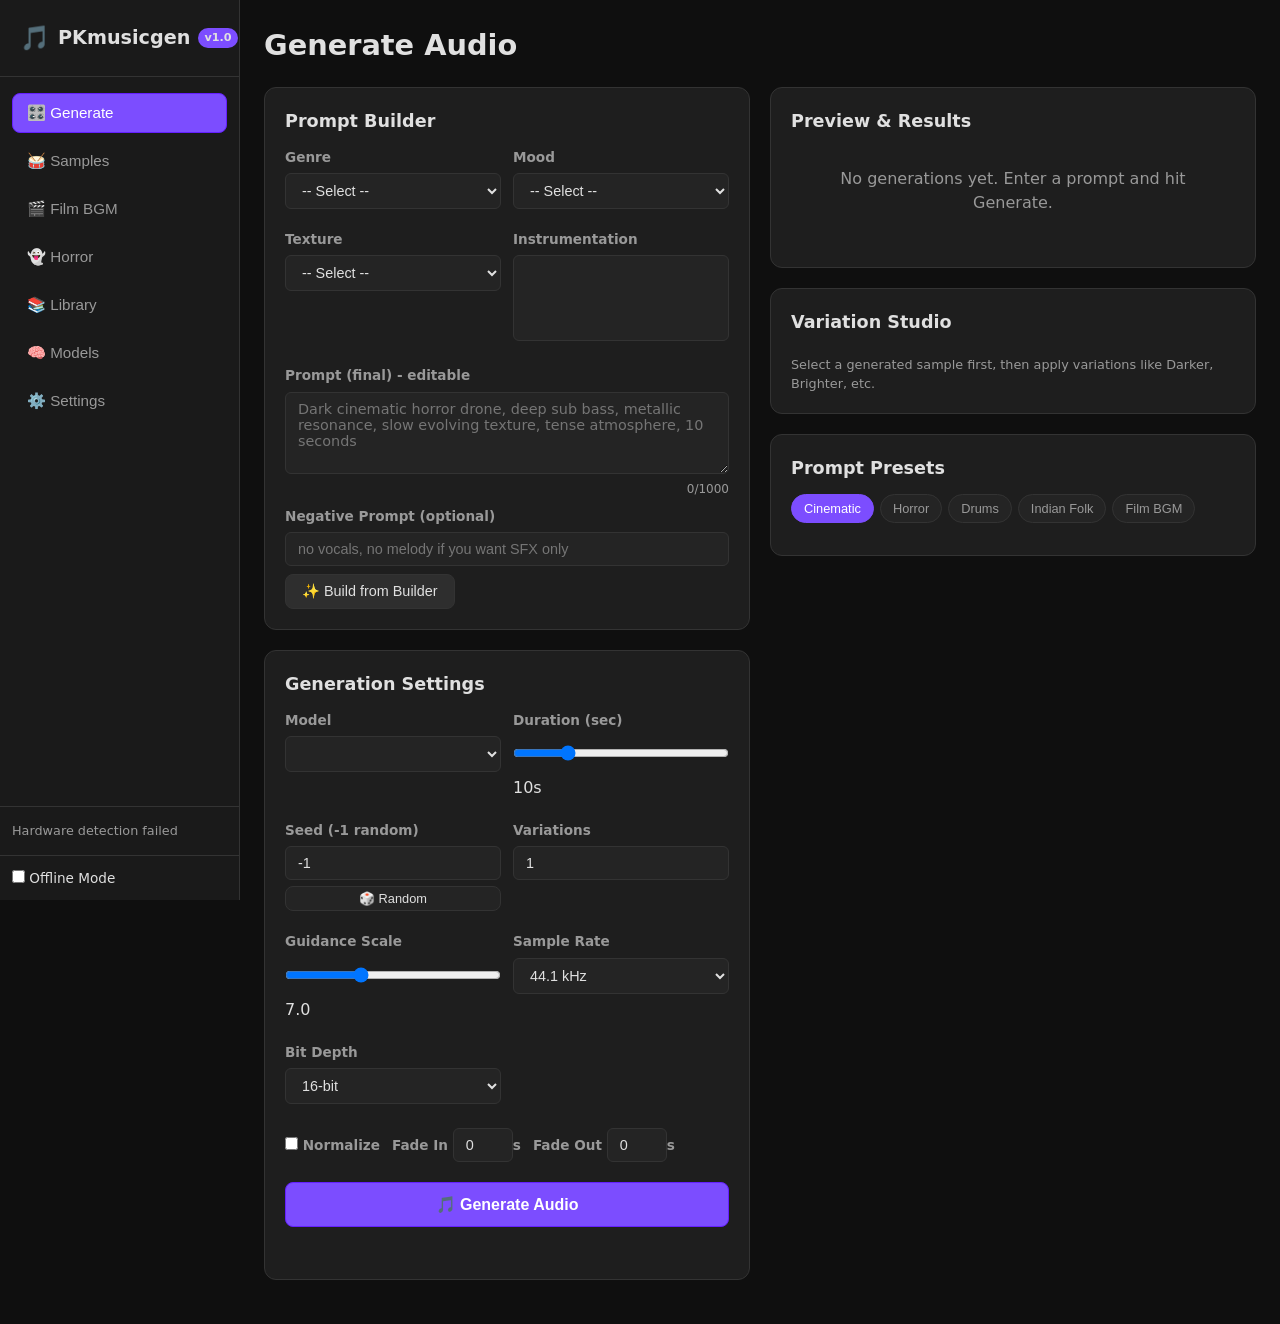
==== frontend/index.html @ 0c7d2230 "feat: complete professional offline AI music generator MVP - Implements full architecture: FastAPI +" ====
<!DOCTYPE html>
<html lang="en">
<head>
<meta charset="UTF-8">
<meta name="viewport" content="width=device-width, initial-scale=1.0">
<title>PKmusicgen - Professional Offline AI Music Generator</title>
<link rel="stylesheet" href="style.css">
</head>
<body>
<div class="app">
  <!-- Sidebar -->
  <nav class="sidebar">
    <div class="logo">
      <span class="logo-icon">🎵</span>
      <span class="logo-text">PKmusicgen</span>
      <span class="version">v1.0</span>
    </div>
    <div class="nav-links">
      <button class="nav-btn active" data-page="generate">🎛️ Generate</button>
      <button class="nav-btn" data-page="samples">🥁 Samples</button>
      <button class="nav-btn" data-page="film">🎬 Film BGM</button>
      <button class="nav-btn" data-page="horror">👻 Horror</button>
      <button class="nav-btn" data-page="library">📚 Library</button>
      <button class="nav-btn" data-page="models">🧠 Models</button>
      <button class="nav-btn" data-page="settings">⚙️ Settings</button>
    </div>
    <div class="hardware-mini" id="hardware-mini">
      <div class="hw-line">Detecting hardware...</div>
    </div>
    <div class="offline-toggle">
      <label><input type="checkbox" id="offline-mode-toggle"> Offline Mode</label>
    </div>
  </nav>

  <!-- Main -->
  <main class="main">
    <!-- Generate Page -->
    <section id="page-generate" class="page active">
      <h1>Generate Audio</h1>
      <div class="generate-layout">
        <div class="left-panel">
          <div class="card">
            <h3>Prompt Builder</h3>
            <div class="builder-grid">
              <div class="field">
                <label>Genre</label>
                <select id="genre-select"><option value="">-- Select --</option></select>
              </div>
              <div class="field">
                <label>Mood</label>
                <select id="mood-select"><option value="">-- Select --</option></select>
              </div>
              <div class="field">
                <label>Texture</label>
                <select id="texture-select"><option value="">-- Select --</option></select>
              </div>
              <div class="field">
                <label>Instrumentation</label>
                <select id="instrument-select" multiple size="4"></select>
              </div>
            </div>
            <div class="field full">
              <label>Prompt (final) - editable</label>
              <textarea id="prompt-input" rows="4" placeholder="Dark cinematic horror drone, deep sub bass, metallic resonance, slow evolving texture, tense atmosphere, 10 seconds"></textarea>
              <div class="char-count"><span id="prompt-count">0</span>/1000</div>
            </div>
            <div class="field full">
              <label>Negative Prompt (optional)</label>
              <input type="text" id="negative-prompt" placeholder="no vocals, no melody if you want SFX only">
            </div>
            <button id="build-prompt-btn" class="btn secondary">✨ Build from Builder</button>
          </div>

          <div class="card">
            <h3>Generation Settings</h3>
            <div class="settings-grid">
              <div class="field">
                <label>Model</label>
                <select id="model-select"></select>
                <div class="model-info" id="model-info"></div>
              </div>
              <div class="field">
                <label>Duration (sec)</label>
                <input type="range" id="duration-slider" min="1" max="47" value="10" step="1">
                <span id="duration-value">10s</span>
              </div>
              <div class="field">
                <label>Seed (-1 random)</label>
                <input type="number" id="seed-input" value="-1">
                <button id="random-seed-btn" class="btn small">🎲 Random</button>
              </div>
              <div class="field">
                <label>Variations</label>
                <input type="number" id="variations-input" min="1" max="10" value="1">
              </div>
              <div class="field">
                <label>Guidance Scale</label>
                <input type="range" id="guidance-slider" min="1" max="20" value="7" step="0.5">
                <span id="guidance-value">7.0</span>
              </div>
              <div class="field">
                <label>Sample Rate</label>
                <select id="sr-select"><option value="44100">44.1 kHz</option><option value="48000">48 kHz</option></select>
              </div>
              <div class="field">
                <label>Bit Depth</label>
                <select id="bitdepth-select"><option value="16">16-bit</option><option value="24">24-bit</option></select>
              </div>
            </div>
            <div class="field row">
              <label><input type="checkbox" id="normalize-check"> Normalize</label>
              <label>Fade In <input type="number" id="fadein-input" value="0" min="0" max="2" step="0.1" style="width:60px">s</label>
              <label>Fade Out <input type="number" id="fadeout-input" value="0" min="0" max="2" step="0.1" style="width:60px">s</label>
            </div>
            <button id="generate-btn" class="btn primary large">🎵 Generate Audio</button>
            <div id="generation-status" class="status"></div>
          </div>
        </div>

        <div class="right-panel">
          <div class="card">
            <h3>Preview & Results</h3>
            <div id="results-container">
              <div class="empty">No generations yet. Enter a prompt and hit Generate.</div>
            </div>
          </div>

          <div class="card">
            <h3>Variation Studio</h3>
            <div class="variation-grid" id="variation-grid"></div>
            <p class="hint">Select a generated sample first, then apply variations like Darker, Brighter, etc.</p>
          </div>

          <div class="card">
            <h3>Prompt Presets</h3>
            <div class="preset-tabs">
              <button class="tab-btn active" data-cat="cinematic">Cinematic</button>
              <button class="tab-btn" data-cat="horror">Horror</button>
              <button class="tab-btn" data-cat="drums">Drums</button>
              <button class="tab-btn" data-cat="indian_folk">Indian Folk</button>
              <button class="tab-btn" data-cat="film_bgm">Film BGM</button>
            </div>
            <div id="preset-list" class="preset-list"></div>
          </div>
        </div>
      </div>
    </section>

    <!-- Samples Page -->
    <section id="page-samples" class="page">
      <h1>Sample Generator Mode</h1>
      <div class="sample-categories">
        <div class="cat-card" data-cat="drums">
          <h3>🥁 Drums</h3>
          <div class="cat-items" id="cat-drums"></div>
        </div>
        <div class="cat-card" data-cat="bass">
          <h3>🎸 Bass</h3>
          <div class="cat-items" id="cat-bass"></div>
        </div>
        <div class="cat-card" data-cat="instruments">
          <h3>🎹 Instruments</h3>
          <div class="cat-items" id="cat-instruments"></div>
        </div>
        <div class="cat-card" data-cat="cinematic">
          <h3>🎬 Cinematic</h3>
          <div class="cat-items" id="cat-cinematic"></div>
        </div>
        <div class="cat-card" data-cat="indian_folk">
          <h3>🌾 Indian / Folk</h3>
          <div class="cat-items" id="cat-indian"></div>
        </div>
      </div>
      <div class="card">
        <h3>Batch Generation</h3>
        <div class="field row">
          <input type="text" id="batch-prompt" placeholder="Prompt for batch" style="flex:1">
          <input type="number" id="batch-count" value="5" min="1" max="10" style="width:80px">
          <button id="batch-generate-btn" class="btn primary">Generate Batch</button>
        </div>
      </div>
    </section>

    <!-- Film BGM Page -->
    <section id="page-film" class="page">
      <h1>🎬 Film BGM Mode</h1>
      <div class="card">
        <div class="field full"><label>Scene Description</label><textarea id="film-scene" rows="3" placeholder="An old abandoned house at midnight. A man slowly walks through the corridor and hears a child laughing."></textarea></div>
        <div class="builder-grid">
          <div class="field"><label>Emotion</label><select id="film-emotion"><option>tension and supernatural fear</option><option>tension</option><option>fear</option><option>sadness</option><option>joy</option><option>love</option><option>anger</option><option>mystery</option><option>epic</option><option>peaceful</option><option>horror</option><option>suspense</option></select></div>
          <div class="field"><label>Genre</label><select id="film-genre"><option>modern cinematic horror</option><option>cinematic</option><option>trailer</option><option>folk</option><option>electronic</option><option>ambient</option><option>classical</option></select></div>
          <div class="field"><label>Duration</label><input type="number" id="film-duration" value="20" min="1" max="47"></div>
          <div class="field"><label>BPM</label><input type="number" id="film-bpm" placeholder="optional"></div>
          <div class="field"><label>Key</label><input type="text" id="film-key" placeholder="e.g. Cm, Am"></div>
          <div class="field"><label>Intensity</label><select id="film-intensity"><option>low</option><option selected>medium</option><option>high</option><option>very high</option></select></div>
          <div class="field"><label>Instrumentation (comma separated)</label><input type="text" id="film-instruments" placeholder="strings, piano, low brass"></div>
          <div class="field"><label>Reference Mood</label><input type="text" id="film-ref" placeholder="like Interstellar, like Hereditary"></div>
        </div>
        <div class="field full"><label>Generated Prompt Preview</label><textarea id="film-prompt-preview" rows="3" readonly></textarea></div>
        <button id="film-build-btn" class="btn secondary">Build Prompt</button>
        <button id="film-generate-btn" class="btn primary">🎬 Generate BGM Variations</button>
        <div id="film-results"></div>
      </div>
    </section>

    <!-- Horror Page -->
    <section id="page-horror" class="page">
      <h1>👻 Horror Sound Design Mode</h1>
      <div class="card">
        <div class="builder-grid">
          <div class="field"><label>Mood</label><select id="horror-mood"><option>terrifying</option><option>creepy</option><option>tense</option><option>dark</option><option>mysterious</option><option>aggressive</option></select></div>
          <div class="field"><label>Texture</label><select id="horror-texture"><option>metallic</option><option>organic</option><option>distorted</option><option>granular</option><option>whisper</option><option>smooth</option></select></div>
          <div class="field"><label>Movement</label><select id="horror-movement"><option>slowly evolving</option><option>pulsing</option><option>static</option><option>random</option><option>rising</option><option>falling</option></select></div>
          <div class="field"><label>Frequency</label><select id="horror-freq"><option>deep</option><option>mid</option><option>high</option><option>wide</option></select></div>
          <div class="field"><label>Duration</label><input type="number" id="horror-duration" value="8" min="1" max="47"></div>
        </div>
        <div class="field full"><label>Preset</label><select id="horror-preset"><option value="">-- Custom --</option></select></div>
        <div class="field full"><label>Prompt Preview</label><textarea id="horror-prompt-preview" rows="3" readonly></textarea></div>
        <button id="horror-build-btn" class="btn secondary">Build Horror Prompt</button>
        <button id="horror-generate-btn" class="btn primary">👻 Generate Horror Sound</button>
        <div id="horror-results"></div>
      </div>
      <div class="card">
        <h3>Horror Presets</h3>
        <div id="horror-preset-grid" class="preset-grid"></div>
      </div>
    </section>

    <!-- Library Page -->
    <section id="page-library" class="page">
      <h1>📚 Sample Library</h1>
      <div class="card">
        <div class="library-controls">
          <input type="text" id="library-search" placeholder="Search prompt, filename, tags...">
          <select id="library-category"><option value="">All Categories</option></select>
          <select id="library-model"><option value="">All Models</option></select>
          <label><input type="checkbox" id="library-fav"> Favorites only</label>
          <button id="library-refresh" class="btn small">🔄 Refresh</button>
        </div>
        <div id="library-stats"></div>
        <div id="library-list" class="library-list"></div>
      </div>
    </section>

    <!-- Models Page -->
    <section id="page-models" class="page">
      <h1>🧠 Model Manager</h1>
      <div class="card">
        <p>Models are stored locally in <code>./models/</code>. After download, generation works offline. <strong>Check MODEL_LICENSES.md before commercial use.</strong></p>
        <div id="models-list"></div>
      </div>
      <div class="card">
        <h3>First-Run Setup</h3>
        <ol>
          <li>Hardware detected automatically (see Settings).</li>
          <li>Choose a model below. Recommended: <strong>procedural-dsp</strong> (built-in, no download) for testing, <strong>stable-audio-open-1.0</strong> for SFX/samples, <strong>ace-step-3.5b</strong> for music (Apache 2.0 commercial safe).</li>
          <li>Check license, VRAM requirement, size.</li>
          <li>Click Download (requires internet).</li>
          <li>After download, enable Offline Mode in Settings if desired.</li>
        </ol>
      </div>
    </section>

    <!-- Settings Page -->
    <section id="page-settings" class="page">
      <h1>⚙️ Settings</h1>
      <div class="card">
        <h3>Hardware</h3>
        <div id="settings-hardware"></div>
      </div>
      <div class="card">
        <h3>Paths & Config</h3>
        <div id="settings-config"></div>
      </div>
      <div class="card">
        <h3>Offline Mode</h3>
        <p>When ON, blocks model downloads and external network requests. Generation still works with installed models.</p>
        <label><input type="checkbox" id="settings-offline"> Enable Offline Mode</label>
      </div>
      <div class="card">
        <h3>Audio Settings</h3>
        <div class="field"><label>Default Sample Rate</label><select id="settings-sr"><option value="44100">44.1 kHz</option><option value="48000">48 kHz</option></select></div>
        <div class="field"><label>Default Bit Depth</label><select id="settings-bit"><option value="16">16-bit</option><option value="24">24-bit</option></select></div>
        <div class="field"><label>Default Duration</label><input type="number" id="settings-duration" value="10" min="1" max="47"></div>
      </div>
      <div class="card">
        <h3>About</h3>
        <p><strong>PKmusicgen</strong> - Professional Offline AI Music & Sample Generator<br>
        Version 1.0.0 | MIT License (app) | Models have separate licenses (see MODEL_LICENSES.md)<br>
        Offline-first, local inference, no telemetry, no cloud API.</p>
        <p>Supported: Windows 10/11, NVIDIA CUDA, CPU fallback. Linux support planned.</p>
      </div>
    </section>
  </main>
</div>

<script src="app.js"></script>
</body>
</html>
---- frontend/style.css ----
:root {
  --bg: #0f0f0f;
  --bg2: #1a1a1a;
  --bg3: #242424;
  --bg4: #2e2e2e;
  --text: #e0e0e0;
  --text-dim: #999;
  --accent: #7c4dff;
  --accent2: #651fff;
  --success: #00c853;
  --warning: #ffab00;
  --danger: #ff1744;
  --border: #333;
  --card: #1e1e1e;
}

* { box-sizing: border-box; margin: 0; padding: 0; }

body {
  font-family: 'Inter', 'Segoe UI', system-ui, sans-serif;
  background: var(--bg);
  color: var(--text);
  line-height: 1.5;
  overflow-x: hidden;
}

.app { display: flex; min-height: 100vh; }

/* Sidebar */
.sidebar {
  width: 240px;
  background: var(--bg2);
  border-right: 1px solid var(--border);
  display: flex;
  flex-direction: column;
  position: fixed;
  height: 100vh;
  overflow-y: auto;
  z-index: 10;
}

.logo {
  padding: 20px;
  border-bottom: 1px solid var(--border);
  display: flex;
  align-items: center;
  gap: 8px;
  font-weight: 700;
  font-size: 1.2rem;
}
.logo-icon { font-size: 1.5rem; }
.version { font-size: 0.7rem; background: var(--accent); padding: 2px 6px; border-radius: 10px; margin-left: auto; }

.nav-links { padding: 12px; flex: 1; }
.nav-btn {
  width: 100%;
  text-align: left;
  padding: 10px 14px;
  margin: 4px 0;
  background: transparent;
  border: 1px solid transparent;
  color: var(--text-dim);
  border-radius: 8px;
  cursor: pointer;
  transition: all 0.2s;
  font-size: 0.95rem;
}
.nav-btn:hover { background: var(--bg3); color: var(--text); }
.nav-btn.active { background: var(--accent); color: white; border-color: var(--accent2); }

.hardware-mini {
  padding: 12px;
  border-top: 1px solid var(--border);
  font-size: 0.8rem;
  color: var(--text-dim);
}
.hw-line { margin: 2px 0; }

.offline-toggle {
  padding: 12px;
  border-top: 1px solid var(--border);
  font-size: 0.85rem;
}

/* Main */
.main {
  margin-left: 240px;
  flex: 1;
  padding: 24px;
  background: var(--bg);
}

.page { display: none; }
.page.active { display: block; }

h1 { font-size: 1.8rem; margin-bottom: 20px; font-weight: 700; }
h3 { font-size: 1.1rem; margin-bottom: 12px; color: var(--text); }

.card {
  background: var(--card);
  border: 1px solid var(--border);
  border-radius: 12px;
  padding: 20px;
  margin-bottom: 20px;
}

.generate-layout { display: grid; grid-template-columns: 1fr 1fr; gap: 20px; }
@media (max-width: 1100px) { .generate-layout { grid-template-columns: 1fr; } }

.builder-grid { display: grid; grid-template-columns: 1fr 1fr; gap: 12px; margin-bottom: 16px; }
.settings-grid { display: grid; grid-template-columns: 1fr 1fr; gap: 12px; margin-bottom: 16px; }

.field { display: flex; flex-direction: column; gap: 6px; margin-bottom: 8px; }
.field.full { grid-column: 1 / -1; }
.field.row { flex-direction: row; align-items: center; gap: 12px; flex-wrap: wrap; }
.field label { font-size: 0.85rem; color: var(--text-dim); font-weight: 600; }
.field input, .field select, .field textarea {
  background: var(--bg3);
  border: 1px solid var(--border);
  color: var(--text);
  padding: 8px 12px;
  border-radius: 6px;
  font-size: 0.9rem;
}
.field textarea { resize: vertical; font-family: inherit; }
.field input:focus, .field select:focus, .field textarea:focus { outline: none; border-color: var(--accent); }

.char-count { font-size: 0.75rem; color: var(--text-dim); text-align: right; }

.btn {
  background: var(--bg3);
  border: 1px solid var(--border);
  color: var(--text);
  padding: 8px 16px;
  border-radius: 8px;
  cursor: pointer;
  font-size: 0.9rem;
  transition: all 0.2s;
}
.btn:hover { background: var(--bg4); }
.btn.primary { background: var(--accent); border-color: var(--accent2); color: white; }
.btn.primary:hover { background: var(--accent2); }
.btn.large { padding: 12px 24px; font-size: 1rem; font-weight: 600; width: 100%; margin-top: 12px; }
.btn.small { padding: 4px 10px; font-size: 0.8rem; }
.btn.secondary { background: var(--bg4); }
.btn:disabled { opacity: 0.5; cursor: not-allowed; }

.status { margin-top: 12px; padding: 10px; border-radius: 6px; font-size: 0.9rem; }
.status.queued { background: #2a2a00; color: #ffeb3b; }
.status.generating { background: #002a4a; color: #4fc3f7; }
.status.completed { background: #003a1a; color: #69f0ae; }
.status.failed { background: #4a0000; color: #ff8a80; }

#results-container { min-height: 100px; }
.empty { color: var(--text-dim); text-align: center; padding: 20px; }

.result-item {
  background: var(--bg2);
  border: 1px solid var(--border);
  border-radius: 8px;
  padding: 12px;
  margin-bottom: 12px;
}
.result-header { display: flex; justify-content: space-between; align-items: center; margin-bottom: 8px; }
.result-title { font-weight: 600; font-size: 0.95rem; }
.result-meta { font-size: 0.8rem; color: var(--text-dim); }
.result-actions { display: flex; gap: 6px; margin-top: 8px; flex-wrap: wrap; }
.waveform { height: 60px; background: var(--bg3); border-radius: 4px; margin: 8px 0; display: flex; align-items: center; overflow: hidden; }
.waveform-bar { background: var(--accent); width: 2px; margin: 0 1px; border-radius: 1px; }

.preset-tabs { display: flex; gap: 6px; margin-bottom: 12px; flex-wrap: wrap; }
.tab-btn { padding: 6px 12px; background: var(--bg3); border: 1px solid var(--border); border-radius: 20px; color: var(--text-dim); cursor: pointer; font-size: 0.8rem; }
.tab-btn.active { background: var(--accent); color: white; border-color: var(--accent); }

.preset-list { max-height: 300px; overflow-y: auto; }
.preset-item {
  padding: 10px;
  border: 1px solid var(--border);
  border-radius: 6px;
  margin-bottom: 8px;
  cursor: pointer;
  transition: all 0.2s;
}
.preset-item:hover { border-color: var(--accent); background: var(--bg3); }
.preset-name { font-weight: 600; font-size: 0.9rem; }
.preset-prompt { font-size: 0.8rem; color: var(--text-dim); margin-top: 4px; }

.variation-grid { display: grid; grid-template-columns: 1fr 1fr; gap: 8px; }
.variation-btn { padding: 8px; font-size: 0.85rem; }

.sample-categories { display: grid; grid-template-columns: repeat(auto-fit, minmax(280px, 1fr)); gap: 16px; margin-bottom: 20px; }
.cat-card { background: var(--card); border: 1px solid var(--border); border-radius: 12px; padding: 16px; }
.cat-items { display: flex; flex-wrap: wrap; gap: 6px; margin-top: 10px; }
.cat-item { padding: 6px 10px; background: var(--bg3); border: 1px solid var(--border); border-radius: 16px; font-size: 0.8rem; cursor: pointer; }
.cat-item:hover { background: var(--accent); color: white; }

.library-controls { display: flex; gap: 10px; flex-wrap: wrap; margin-bottom: 16px; align-items: center; }
.library-controls input, .library-controls select { background: var(--bg3); border: 1px solid var(--border); color: var(--text); padding: 8px 12px; border-radius: 6px; }

.library-list { display: grid; gap: 10px; }
.library-item {
  background: var(--bg2);
  border: 1px solid var(--border);
  border-radius: 8px;
  padding: 12px;
  display: flex;
  justify-content: space-between;
  align-items: flex-start;
}
.library-item.favorite { border-color: var(--warning); }
.library-item-main { flex: 1; }
.library-item-actions { display: flex; gap: 6px; flex-wrap: wrap; }

.model-card {
  background: var(--bg2);
  border: 1px solid var(--border);
  border-radius: 8px;
  padding: 16px;
  margin-bottom: 12px;
}
.model-header { display: flex; justify-content: space-between; align-items: flex-start; }
.model-name { font-weight: 700; font-size: 1.1rem; }
.model-badge { padding: 2px 8px; border-radius: 10px; font-size: 0.75rem; }
.badge-commercial { background: #004a00; color: #69f0ae; }
.badge-noncommercial { background: #4a0000; color: #ff8a80; }
.badge-limited { background: #4a3a00; color: #ffeb3b; }
.model-meta { font-size: 0.85rem; color: var(--text-dim); margin: 8px 0; }
.model-actions { display: flex; gap: 8px; margin-top: 10px; }

.preset-grid { display: grid; grid-template-columns: repeat(auto-fit, minmax(200px, 1fr)); gap: 12px; }
.preset-grid-item {
  background: var(--bg2);
  border: 1px solid var(--border);
  border-radius: 8px;
  padding: 12px;
  cursor: pointer;
}
.preset-grid-item:hover { border-color: var(--accent); }

.hint { font-size: 0.8rem; color: var(--text-dim); margin-top: 8px; }

/* Audio player */
audio { width: 100%; margin: 8px 0; background: var(--bg3); border-radius: 6px; }

/* Scrollbar */
::-webkit-scrollbar { width: 8px; height: 8px; }
::-webkit-scrollbar-track { background: var(--bg2); }
::-webkit-scrollbar-thumb { background: var(--bg4); border-radius: 4px; }
::-webkit-scrollbar-thumb:hover { background: var(--border); }

/* Loading */
.loading { display: inline-block; width: 16px; height: 16px; border: 2px solid var(--border); border-top-color: var(--accent); border-radius: 50%; animation: spin 0.8s linear infinite; }
@keyframes spin { to { transform: rotate(360deg); } }
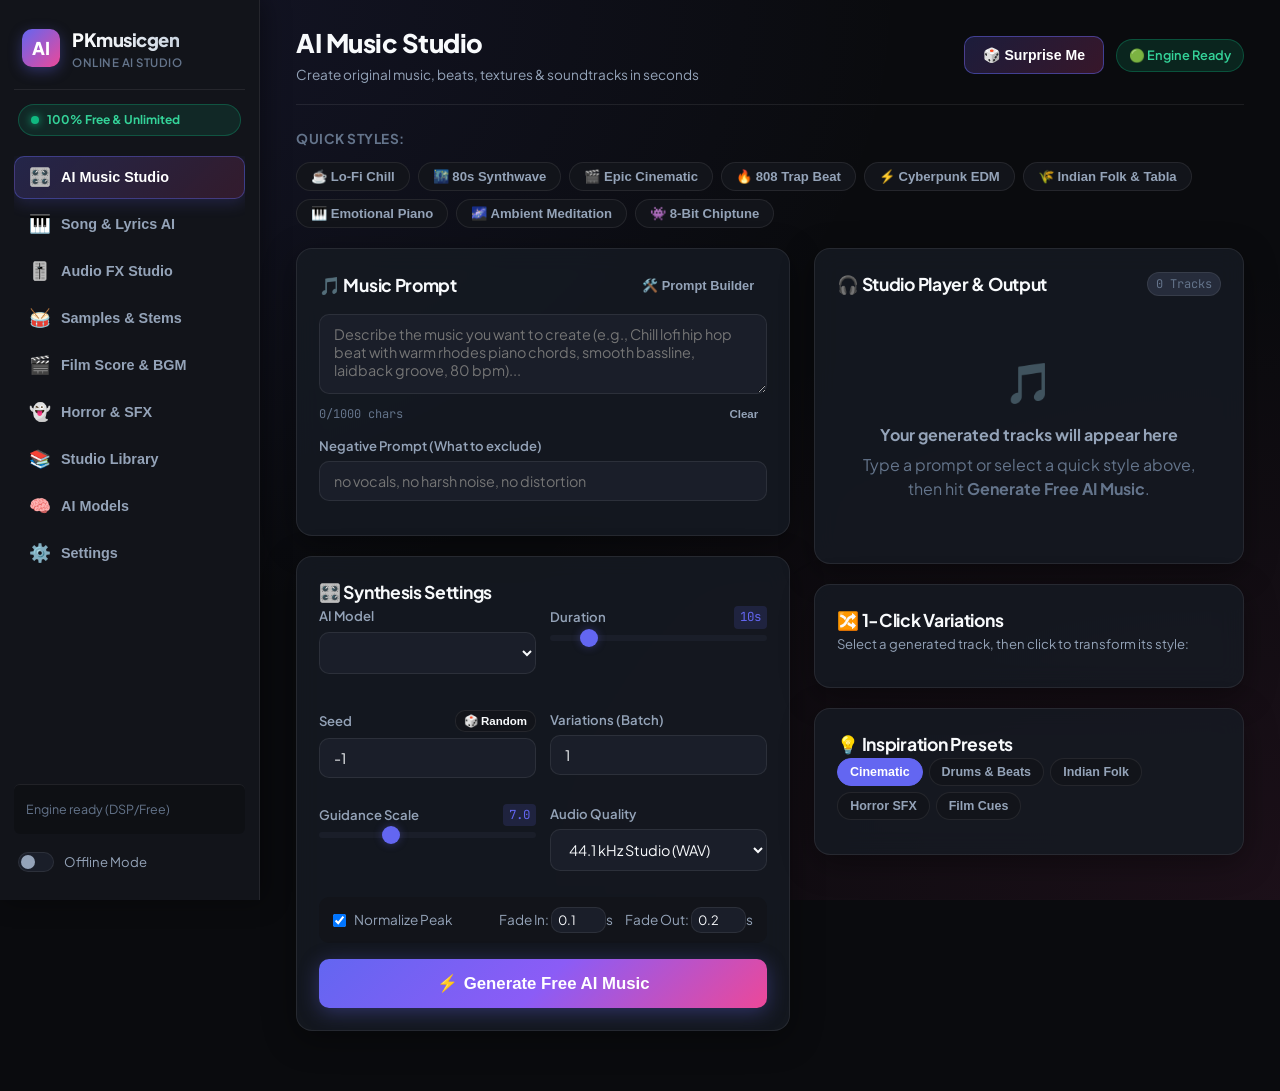
==== commit dac45094: "feat: enhance PKmusicgen as end-user free online AI music generation platform Co-authored-by: arena-" ====
--- a/frontend/index.html
+++ b/frontend/index.html
@@ -3,142 +3,247 @@
 <head>
 <meta charset="UTF-8">
 <meta name="viewport" content="width=device-width, initial-scale=1.0">
-<title>PKmusicgen - Professional Offline AI Music Generator</title>
+<title>PKmusicgen - Free Online AI Music & Audio Generator</title>
 <link rel="stylesheet" href="style.css">
+<link rel="preconnect" href="https://fonts.googleapis.com">
+<link rel="preconnect" href="https://fonts.gstatic.com" crossorigin>
+<link href="https://fonts.googleapis.com/css2?family=Plus+Jakarta+Sans:wght@400;500;600;700;800&family=JetBrains+Mono:wght@400;600&display=swap" rel="stylesheet">
 </head>
 <body>
 <div class="app">
-  <!-- Sidebar -->
-  <nav class="sidebar">
+  <!-- Sidebar Navigation -->
+  <aside class="sidebar">
     <div class="logo">
-      <span class="logo-icon">🎵</span>
-      <span class="logo-text">PKmusicgen</span>
-      <span class="version">v1.0</span>
+      <div class="logo-badge">AI</div>
+      <div class="logo-text-group">
+        <span class="logo-title">PKmusicgen</span>
+        <span class="logo-subtitle">Online AI Studio</span>
+      </div>
     </div>
-    <div class="nav-links">
-      <button class="nav-btn active" data-page="generate">🎛️ Generate</button>
-      <button class="nav-btn" data-page="samples">🥁 Samples</button>
-      <button class="nav-btn" data-page="film">🎬 Film BGM</button>
-      <button class="nav-btn" data-page="horror">👻 Horror</button>
-      <button class="nav-btn" data-page="library">📚 Library</button>
-      <button class="nav-btn" data-page="models">🧠 Models</button>
-      <button class="nav-btn" data-page="settings">⚙️ Settings</button>
+
+    <div class="tier-badge">
+      <span class="pulse-dot"></span> 100% Free & Unlimited
     </div>
+
+    <nav class="nav-links">
+      <button class="nav-btn active" data-page="generate">
+        <span class="nav-icon">🎛️</span> AI Music Studio
+      </button>
+      <button class="nav-btn" data-page="song-ai">
+        <span class="nav-icon">🎹</span> Song & Lyrics AI
+      </button>
+      <button class="nav-btn" data-page="fx-studio">
+        <span class="nav-icon">🎚️</span> Audio FX Studio
+      </button>
+      <button class="nav-btn" data-page="samples">
+        <span class="nav-icon">🥁</span> Samples & Stems
+      </button>
+      <button class="nav-btn" data-page="film">
+        <span class="nav-icon">🎬</span> Film Score & BGM
+      </button>
+      <button class="nav-btn" data-page="horror">
+        <span class="nav-icon">👻</span> Horror & SFX
+      </button>
+      <button class="nav-btn" data-page="library">
+        <span class="nav-icon">📚</span> Studio Library
+      </button>
+      <button class="nav-btn" data-page="models">
+        <span class="nav-icon">🧠</span> AI Models
+      </button>
+      <button class="nav-btn" data-page="settings">
+        <span class="nav-icon">⚙️</span> Settings
+      </button>
+    </nav>
+
+    <!-- Mini Hardware Status -->
     <div class="hardware-mini" id="hardware-mini">
-      <div class="hw-line">Detecting hardware...</div>
+      <div class="hw-line"><span class="hw-dot"></span> Checking engine...</div>
     </div>
-    <div class="offline-toggle">
-      <label><input type="checkbox" id="offline-mode-toggle"> Offline Mode</label>
+
+    <div class="offline-toggle-container">
+      <label class="toggle-switch">
+        <input type="checkbox" id="offline-mode-toggle">
+        <span class="slider"></span>
+      </label>
+      <span class="toggle-label">Offline Mode</span>
     </div>
-  </nav>
-
-  <!-- Main -->
+  </aside>
+
+  <!-- Main Content Area -->
   <main class="main">
-    <!-- Generate Page -->
+    <!-- Top Bar -->
+    <header class="topbar">
+      <div class="topbar-left">
+        <h2 id="current-page-title">AI Music Studio</h2>
+        <span class="topbar-tagline">Create original music, beats, textures & soundtracks in seconds</span>
+      </div>
+      <div class="topbar-right">
+        <button id="surprise-me-btn" class="btn glow-btn">🎲 Surprise Me</button>
+        <div class="engine-badge" id="engine-status-badge">🟢 Engine Ready</div>
+      </div>
+    </header>
+
+    <!-- Page 1: AI Music Studio / Generate -->
     <section id="page-generate" class="page active">
-      <h1>Generate Audio</h1>
-      <div class="generate-layout">
-        <div class="left-panel">
-          <div class="card">
-            <h3>Prompt Builder</h3>
-            <div class="builder-grid">
+      <!-- Quick Style Pills -->
+      <div class="quick-styles-bar">
+        <span class="quick-title">Quick Styles:</span>
+        <div class="quick-chips">
+          <button class="style-chip" data-style="lofi">☕ Lo-Fi Chill</button>
+          <button class="style-chip" data-style="synthwave">🌃 80s Synthwave</button>
+          <button class="style-chip" data-style="cinematic">🎬 Epic Cinematic</button>
+          <button class="style-chip" data-style="trap">🔥 808 Trap Beat</button>
+          <button class="style-chip" data-style="cyberpunk">⚡ Cyberpunk EDM</button>
+          <button class="style-chip" data-style="folk">🌾 Indian Folk & Tabla</button>
+          <button class="style-chip" data-style="piano">🎹 Emotional Piano</button>
+          <button class="style-chip" data-style="ambient">🌌 Ambient Meditation</button>
+          <button class="style-chip" data-style="chiptune">👾 8-Bit Chiptune</button>
+        </div>
+      </div>
+
+      <div class="studio-grid">
+        <!-- Left Column: Generator Controls -->
+        <div class="studio-col">
+          <!-- Main Prompt Card -->
+          <div class="card glass-card">
+            <div class="card-header">
+              <h3>🎵 Music Prompt</h3>
+              <button id="builder-toggle-btn" class="btn ghost-btn small">🛠️ Prompt Builder</button>
+            </div>
+
+            <!-- Collapsible Prompt Builder -->
+            <div id="builder-panel" class="builder-panel collapsed">
+              <div class="builder-row">
+                <div class="field">
+                  <label>Genre</label>
+                  <select id="genre-select"><option value="">-- Choose Genre --</option></select>
+                </div>
+                <div class="field">
+                  <label>Mood</label>
+                  <select id="mood-select"><option value="">-- Choose Mood --</option></select>
+                </div>
+                <div class="field">
+                  <label>Texture</label>
+                  <select id="texture-select"><option value="">-- Choose Texture --</option></select>
+                </div>
+                <div class="field">
+                  <label>Instrumentation</label>
+                  <select id="instrument-select" multiple size="3"></select>
+                </div>
+              </div>
+              <button id="build-prompt-btn" class="btn secondary full-width">✨ Insert Structured Prompt</button>
+            </div>
+
+            <div class="field full">
+              <textarea id="prompt-input" rows="3" placeholder="Describe the music you want to create (e.g., Chill lofi hip hop beat with warm rhodes piano chords, smooth bassline, laidback groove, 80 bpm)..."></textarea>
+              <div class="prompt-footer">
+                <span class="char-count"><span id="prompt-count">0</span>/1000 chars</span>
+                <button id="clear-prompt-btn" class="btn ghost-btn micro">Clear</button>
+              </div>
+            </div>
+
+            <div class="field full">
+              <label>Negative Prompt (What to exclude)</label>
+              <input type="text" id="negative-prompt" placeholder="no vocals, no harsh noise, no distortion">
+            </div>
+          </div>
+
+          <!-- Generation Parameters Card -->
+          <div class="card glass-card">
+            <h3>🎛️ Synthesis Settings</h3>
+            <div class="params-grid">
               <div class="field">
-                <label>Genre</label>
-                <select id="genre-select"><option value="">-- Select --</option></select>
-              </div>
+                <label>AI Model</label>
+                <select id="model-select"></select>
+                <div class="model-info-pill" id="model-info"></div>
+              </div>
+
               <div class="field">
-                <label>Mood</label>
-                <select id="mood-select"><option value="">-- Select --</option></select>
-              </div>
+                <div class="label-with-val">
+                  <label>Duration</label>
+                  <span id="duration-value" class="val-badge">10s</span>
+                </div>
+                <input type="range" id="duration-slider" min="1" max="60" value="10" step="1">
+              </div>
+
               <div class="field">
-                <label>Texture</label>
-                <select id="texture-select"><option value="">-- Select --</option></select>
-              </div>
+                <div class="label-with-val">
+                  <label>Seed</label>
+                  <button id="random-seed-btn" class="btn micro secondary">🎲 Random</button>
+                </div>
+                <input type="number" id="seed-input" value="-1" placeholder="-1 for random">
+              </div>
+
               <div class="field">
-                <label>Instrumentation</label>
-                <select id="instrument-select" multiple size="4"></select>
-              </div>
-            </div>
-            <div class="field full">
-              <label>Prompt (final) - editable</label>
-              <textarea id="prompt-input" rows="4" placeholder="Dark cinematic horror drone, deep sub bass, metallic resonance, slow evolving texture, tense atmosphere, 10 seconds"></textarea>
-              <div class="char-count"><span id="prompt-count">0</span>/1000</div>
-            </div>
-            <div class="field full">
-              <label>Negative Prompt (optional)</label>
-              <input type="text" id="negative-prompt" placeholder="no vocals, no melody if you want SFX only">
-            </div>
-            <button id="build-prompt-btn" class="btn secondary">✨ Build from Builder</button>
-          </div>
-
-          <div class="card">
-            <h3>Generation Settings</h3>
-            <div class="settings-grid">
+                <label>Variations (Batch)</label>
+                <input type="number" id="variations-input" min="1" max="10" value="1">
+              </div>
+
               <div class="field">
-                <label>Model</label>
-                <select id="model-select"></select>
-                <div class="model-info" id="model-info"></div>
-              </div>
+                <div class="label-with-val">
+                  <label>Guidance Scale</label>
+                  <span id="guidance-value" class="val-badge">7.0</span>
+                </div>
+                <input type="range" id="guidance-slider" min="1" max="20" value="7" step="0.5">
+              </div>
+
               <div class="field">
-                <label>Duration (sec)</label>
-                <input type="range" id="duration-slider" min="1" max="47" value="10" step="1">
-                <span id="duration-value">10s</span>
-              </div>
-              <div class="field">
-                <label>Seed (-1 random)</label>
-                <input type="number" id="seed-input" value="-1">
-                <button id="random-seed-btn" class="btn small">🎲 Random</button>
-              </div>
-              <div class="field">
-                <label>Variations</label>
-                <input type="number" id="variations-input" min="1" max="10" value="1">
-              </div>
-              <div class="field">
-                <label>Guidance Scale</label>
-                <input type="range" id="guidance-slider" min="1" max="20" value="7" step="0.5">
-                <span id="guidance-value">7.0</span>
-              </div>
-              <div class="field">
-                <label>Sample Rate</label>
-                <select id="sr-select"><option value="44100">44.1 kHz</option><option value="48000">48 kHz</option></select>
-              </div>
-              <div class="field">
-                <label>Bit Depth</label>
-                <select id="bitdepth-select"><option value="16">16-bit</option><option value="24">24-bit</option></select>
-              </div>
-            </div>
-            <div class="field row">
-              <label><input type="checkbox" id="normalize-check"> Normalize</label>
-              <label>Fade In <input type="number" id="fadein-input" value="0" min="0" max="2" step="0.1" style="width:60px">s</label>
-              <label>Fade Out <input type="number" id="fadeout-input" value="0" min="0" max="2" step="0.1" style="width:60px">s</label>
-            </div>
-            <button id="generate-btn" class="btn primary large">🎵 Generate Audio</button>
-            <div id="generation-status" class="status"></div>
-          </div>
-        </div>
-
-        <div class="right-panel">
-          <div class="card">
-            <h3>Preview & Results</h3>
+                <label>Audio Quality</label>
+                <select id="sr-select">
+                  <option value="44100" selected>44.1 kHz Studio (WAV)</option>
+                  <option value="48000">48.0 kHz Film Standard</option>
+                </select>
+              </div>
+            </div>
+
+            <div class="processing-checks">
+              <label class="checkbox-label"><input type="checkbox" id="normalize-check" checked> Normalize Peak</label>
+              <div class="fade-inputs">
+                <span>Fade In: <input type="number" id="fadein-input" value="0.1" min="0" max="3" step="0.1" class="small-num">s</span>
+                <span>Fade Out: <input type="number" id="fadeout-input" value="0.2" min="0" max="3" step="0.1" class="small-num">s</span>
+              </div>
+            </div>
+
+            <button id="generate-btn" class="btn primary-action-btn">
+              <span class="btn-icon">⚡</span> Generate Free AI Music
+            </button>
+            <div id="generation-status" class="status-box"></div>
+          </div>
+        </div>
+
+        <!-- Right Column: Player, Waveform & Results -->
+        <div class="studio-col">
+          <!-- Active Player & Results -->
+          <div class="card glass-card result-deck">
+            <div class="card-header">
+              <h3>🎧 Studio Player & Output</h3>
+              <span class="results-badge" id="results-count-badge">0 Tracks</span>
+            </div>
             <div id="results-container">
-              <div class="empty">No generations yet. Enter a prompt and hit Generate.</div>
-            </div>
-          </div>
-
-          <div class="card">
-            <h3>Variation Studio</h3>
+              <div class="empty-state">
+                <div class="empty-icon">🎵</div>
+                <h4>Your generated tracks will appear here</h4>
+                <p>Type a prompt or select a quick style above, then hit <strong>Generate Free AI Music</strong>.</p>
+              </div>
+            </div>
+          </div>
+
+          <!-- Instant Variations Card -->
+          <div class="card glass-card">
+            <h3>🔀 1-Click Variations</h3>
+            <p class="section-desc">Select a generated track, then click to transform its style:</p>
             <div class="variation-grid" id="variation-grid"></div>
-            <p class="hint">Select a generated sample first, then apply variations like Darker, Brighter, etc.</p>
-          </div>
-
-          <div class="card">
-            <h3>Prompt Presets</h3>
+          </div>
+
+          <!-- Curated Presets Explorer -->
+          <div class="card glass-card">
+            <h3>💡 Inspiration Presets</h3>
             <div class="preset-tabs">
               <button class="tab-btn active" data-cat="cinematic">Cinematic</button>
-              <button class="tab-btn" data-cat="horror">Horror</button>
-              <button class="tab-btn" data-cat="drums">Drums</button>
+              <button class="tab-btn" data-cat="drums">Drums & Beats</button>
               <button class="tab-btn" data-cat="indian_folk">Indian Folk</button>
-              <button class="tab-btn" data-cat="film_bgm">Film BGM</button>
+              <button class="tab-btn" data-cat="horror">Horror SFX</button>
+              <button class="tab-btn" data-cat="film_bgm">Film Cues</button>
             </div>
             <div id="preset-list" class="preset-list"></div>
           </div>
@@ -146,149 +251,294 @@
       </div>
     </section>
 
-    <!-- Samples Page -->
+    <!-- Page 2: Song & Lyrics AI Assistant -->
+    <section id="page-song-ai" class="page">
+      <div class="page-intro">
+        <h2>🎹 AI Song & Lyric Architecture</h2>
+        <p>Generate complete song structures, chords, BPM, key, and lyrical verses tailored to any genre.</p>
+      </div>
+
+      <div class="song-ai-layout">
+        <div class="card glass-card">
+          <h3>Song Idea & Mood</h3>
+          <div class="field full">
+            <label>Song Concept / Theme</label>
+            <input type="text" id="song-theme-input" placeholder="e.g. Midnight drive through Tokyo under neon rain, nostalgia and freedom">
+          </div>
+          <div class="params-grid">
+            <div class="field">
+              <label>Genre</label>
+              <select id="song-genre-select">
+                <option value="lofi">Lo-Fi Hip Hop</option>
+                <option value="synthwave">80s Synthwave</option>
+                <option value="cinematic">Cinematic Soundtrack</option>
+                <option value="edm">EDM / Dance</option>
+                <option value="rock">Modern Rock</option>
+                <option value="folk">Folk & World</option>
+                <option value="horror">Dark Suspense</option>
+              </select>
+            </div>
+            <div class="field">
+              <label>Mood</label>
+              <select id="song-mood-select">
+                <option value="peaceful">Peaceful / Dreamy</option>
+                <option value="epic">Epic / Triumphant</option>
+                <option value="dark">Dark / Tense</option>
+                <option value="sad">Melancholic / Emotional</option>
+                <option value="aggressive">High Energy / Driving</option>
+              </select>
+            </div>
+          </div>
+          <button id="generate-song-plan-btn" class="btn primary full-width">✨ Generate Full Song Plan & Lyrics</button>
+        </div>
+
+        <div class="card glass-card" id="song-plan-output">
+          <div class="empty-state">
+            <div class="empty-icon">📝</div>
+            <h4>No song plan generated yet</h4>
+            <p>Enter your song concept and click Generate Full Song Plan.</p>
+          </div>
+        </div>
+      </div>
+    </section>
+
+    <!-- Page 3: Audio FX Studio -->
+    <section id="page-fx-studio" class="page">
+      <div class="page-intro">
+        <h2>🎚️ Audio FX & Post-Processing Studio</h2>
+        <p>Apply studio-grade Reverb, Bass Boost, 8D Spatial Audio, Normalization, and Fades to any sample.</p>
+      </div>
+
+      <div class="fx-layout">
+        <div class="card glass-card">
+          <h3>1. Select Track to Process</h3>
+          <div class="field full">
+            <label>Choose Sample from Library</label>
+            <select id="fx-sample-select"><option value="">-- Loading library samples --</option></select>
+          </div>
+
+          <h3>2. Audio FX Controls</h3>
+          <div class="fx-controls-grid">
+            <div class="field">
+              <div class="label-with-val">
+                <label>Reverb Space & Wetness</label>
+                <span id="fx-reverb-val" class="val-badge">0%</span>
+              </div>
+              <input type="range" id="fx-reverb" min="0" max="1" step="0.05" value="0.3">
+            </div>
+
+            <div class="field">
+              <div class="label-with-val">
+                <label>Deep Bass Boost (+dB)</label>
+                <span id="fx-bass-val" class="val-badge">+4 dB</span>
+              </div>
+              <input type="range" id="fx-bass" min="0" max="12" step="1" value="4">
+            </div>
+
+            <div class="field">
+              <div class="label-with-val">
+                <label>Fade In (sec)</label>
+                <span id="fx-fadein-val" class="val-badge">0.0s</span>
+              </div>
+              <input type="range" id="fx-fadein" min="0" max="2" step="0.1" value="0">
+            </div>
+
+            <div class="field">
+              <div class="label-with-val">
+                <label>Fade Out (sec)</label>
+                <span id="fx-fadeout-val" class="val-badge">0.2s</span>
+              </div>
+              <input type="range" id="fx-fadeout" min="0" max="2" step="0.1" value="0.2">
+            </div>
+          </div>
+
+          <div class="processing-checks">
+            <label class="checkbox-label"><input type="checkbox" id="fx-8d"> 🎧 8D Spatial Binaural Rotation</label>
+            <label class="checkbox-label"><input type="checkbox" id="fx-normalize" checked> Master Normalization</label>
+          </div>
+
+          <button id="render-fx-btn" class="btn primary-action-btn">✨ Render & Save FX Track</button>
+        </div>
+
+        <div class="card glass-card" id="fx-result-card">
+          <h3>Processed Output</h3>
+          <div id="fx-result-container">
+            <div class="empty-state">
+              <div class="empty-icon">🎛️</div>
+              <p>Adjust FX sliders and click Render to process audio.</p>
+            </div>
+          </div>
+        </div>
+      </div>
+    </section>
+
+    <!-- Page 4: Samples & Stems -->
     <section id="page-samples" class="page">
-      <h1>Sample Generator Mode</h1>
+      <div class="page-intro">
+        <h2>🥁 One-Shot Samples & Stem Generator</h2>
+        <p>Instant individual drum hits, sub basslines, synth plucks, cinematic risers, and folk percussion.</p>
+      </div>
+
       <div class="sample-categories">
         <div class="cat-card" data-cat="drums">
-          <h3>🥁 Drums</h3>
+          <h3>🥁 Drums & Percussion</h3>
           <div class="cat-items" id="cat-drums"></div>
         </div>
         <div class="cat-card" data-cat="bass">
-          <h3>🎸 Bass</h3>
+          <h3>🎸 Basslines & Subs</h3>
           <div class="cat-items" id="cat-bass"></div>
         </div>
         <div class="cat-card" data-cat="instruments">
-          <h3>🎹 Instruments</h3>
+          <h3>🎹 Keys & Melodic</h3>
           <div class="cat-items" id="cat-instruments"></div>
         </div>
         <div class="cat-card" data-cat="cinematic">
-          <h3>🎬 Cinematic</h3>
+          <h3>🎬 Cinematic & FX</h3>
           <div class="cat-items" id="cat-cinematic"></div>
         </div>
         <div class="cat-card" data-cat="indian_folk">
-          <h3>🌾 Indian / Folk</h3>
+          <h3>🌾 World & Folk</h3>
           <div class="cat-items" id="cat-indian"></div>
         </div>
       </div>
-      <div class="card">
-        <h3>Batch Generation</h3>
-        <div class="field row">
-          <input type="text" id="batch-prompt" placeholder="Prompt for batch" style="flex:1">
-          <input type="number" id="batch-count" value="5" min="1" max="10" style="width:80px">
+
+      <div class="card glass-card">
+        <h3>⚡ Batch Sample Generator</h3>
+        <div class="batch-bar">
+          <input type="text" id="batch-prompt" placeholder="Enter sound description (e.g., Heavy punchy 808 kick drum one-shot)..." style="flex:1">
+          <div class="batch-count-group">
+            <label>Count:</label>
+            <input type="number" id="batch-count" value="4" min="1" max="10" style="width:65px">
+          </div>
           <button id="batch-generate-btn" class="btn primary">Generate Batch</button>
         </div>
       </div>
     </section>
 
-    <!-- Film BGM Page -->
+    <!-- Page 5: Film BGM Mode -->
     <section id="page-film" class="page">
-      <h1>🎬 Film BGM Mode</h1>
-      <div class="card">
-        <div class="field full"><label>Scene Description</label><textarea id="film-scene" rows="3" placeholder="An old abandoned house at midnight. A man slowly walks through the corridor and hears a child laughing."></textarea></div>
+      <div class="page-intro">
+        <h2>🎬 Film Scoring & Cinematic BGM Studio</h2>
+        <p>Describe your movie or game scene to automatically generate tailored background music cues.</p>
+      </div>
+
+      <div class="card glass-card">
+        <div class="field full">
+          <label>Scene Narrative Description</label>
+          <textarea id="film-scene" rows="3" placeholder="An astronaut steps out onto a desolate alien landscape at twilight. The silence is broken only by cosmic winds and distant crystalline resonance..."></textarea>
+        </div>
         <div class="builder-grid">
-          <div class="field"><label>Emotion</label><select id="film-emotion"><option>tension and supernatural fear</option><option>tension</option><option>fear</option><option>sadness</option><option>joy</option><option>love</option><option>anger</option><option>mystery</option><option>epic</option><option>peaceful</option><option>horror</option><option>suspense</option></select></div>
-          <div class="field"><label>Genre</label><select id="film-genre"><option>modern cinematic horror</option><option>cinematic</option><option>trailer</option><option>folk</option><option>electronic</option><option>ambient</option><option>classical</option></select></div>
-          <div class="field"><label>Duration</label><input type="number" id="film-duration" value="20" min="1" max="47"></div>
-          <div class="field"><label>BPM</label><input type="number" id="film-bpm" placeholder="optional"></div>
-          <div class="field"><label>Key</label><input type="text" id="film-key" placeholder="e.g. Cm, Am"></div>
+          <div class="field"><label>Emotion</label><select id="film-emotion"><option>tension and supernatural fear</option><option>tension</option><option>fear</option><option>sadness</option><option>joy</option><option>love</option><option>anger</option><option>mystery</option><option selected>epic</option><option>peaceful</option><option>horror</option><option>suspense</option></select></div>
+          <div class="field"><label>Genre</label><select id="film-genre"><option selected>cinematic</option><option>modern cinematic horror</option><option>trailer</option><option>folk</option><option>electronic</option><option>ambient</option><option>classical</option></select></div>
+          <div class="field"><label>Duration (sec)</label><input type="number" id="film-duration" value="15" min="1" max="60"></div>
+          <div class="field"><label>BPM</label><input type="number" id="film-bpm" placeholder="e.g. 90"></div>
+          <div class="field"><label>Key</label><input type="text" id="film-key" placeholder="e.g. Dm, Am"></div>
           <div class="field"><label>Intensity</label><select id="film-intensity"><option>low</option><option selected>medium</option><option>high</option><option>very high</option></select></div>
-          <div class="field"><label>Instrumentation (comma separated)</label><input type="text" id="film-instruments" placeholder="strings, piano, low brass"></div>
-          <div class="field"><label>Reference Mood</label><input type="text" id="film-ref" placeholder="like Interstellar, like Hereditary"></div>
-        </div>
-        <div class="field full"><label>Generated Prompt Preview</label><textarea id="film-prompt-preview" rows="3" readonly></textarea></div>
-        <button id="film-build-btn" class="btn secondary">Build Prompt</button>
-        <button id="film-generate-btn" class="btn primary">🎬 Generate BGM Variations</button>
+          <div class="field"><label>Instruments</label><input type="text" id="film-instruments" placeholder="strings, low brass braams, taiko"></div>
+          <div class="field"><label>Reference Tone</label><input type="text" id="film-ref" placeholder="like Hans Zimmer, Interstellar, Dune"></div>
+        </div>
+        <div class="field full">
+          <label>Generated Prompt Preview</label>
+          <textarea id="film-prompt-preview" rows="3" readonly></textarea>
+        </div>
+        <div class="action-buttons-row">
+          <button id="film-build-btn" class="btn secondary">🛠️ Build Score Prompt</button>
+          <button id="film-generate-btn" class="btn primary">🎬 Generate 3 BGM Variations</button>
+        </div>
         <div id="film-results"></div>
       </div>
     </section>
 
-    <!-- Horror Page -->
+    <!-- Page 6: Horror Mode -->
     <section id="page-horror" class="page">
-      <h1>👻 Horror Sound Design Mode</h1>
-      <div class="card">
+      <div class="page-intro">
+        <h2>👻 Horror & Dark Sound Design Studio</h2>
+        <p>Engineered synthesis for terrifying drones, sub-bass rumbles, metallic scrapes, and jump scares.</p>
+      </div>
+
+      <div class="card glass-card">
         <div class="builder-grid">
           <div class="field"><label>Mood</label><select id="horror-mood"><option>terrifying</option><option>creepy</option><option>tense</option><option>dark</option><option>mysterious</option><option>aggressive</option></select></div>
           <div class="field"><label>Texture</label><select id="horror-texture"><option>metallic</option><option>organic</option><option>distorted</option><option>granular</option><option>whisper</option><option>smooth</option></select></div>
           <div class="field"><label>Movement</label><select id="horror-movement"><option>slowly evolving</option><option>pulsing</option><option>static</option><option>random</option><option>rising</option><option>falling</option></select></div>
           <div class="field"><label>Frequency</label><select id="horror-freq"><option>deep</option><option>mid</option><option>high</option><option>wide</option></select></div>
-          <div class="field"><label>Duration</label><input type="number" id="horror-duration" value="8" min="1" max="47"></div>
-        </div>
-        <div class="field full"><label>Preset</label><select id="horror-preset"><option value="">-- Custom --</option></select></div>
-        <div class="field full"><label>Prompt Preview</label><textarea id="horror-prompt-preview" rows="3" readonly></textarea></div>
-        <button id="horror-build-btn" class="btn secondary">Build Horror Prompt</button>
-        <button id="horror-generate-btn" class="btn primary">👻 Generate Horror Sound</button>
+          <div class="field"><label>Duration (sec)</label><input type="number" id="horror-duration" value="8" min="1" max="60"></div>
+          <div class="field"><label>Preset Template</label><select id="horror-preset"><option value="">-- Custom --</option></select></div>
+        </div>
+        <div class="field full"><label>Horror Prompt Preview</label><textarea id="horror-prompt-preview" rows="2" readonly></textarea></div>
+        <div class="action-buttons-row">
+          <button id="horror-build-btn" class="btn secondary">🛠️ Build Horror Prompt</button>
+          <button id="horror-generate-btn" class="btn primary">👻 Generate Horror Sound</button>
+        </div>
         <div id="horror-results"></div>
       </div>
-      <div class="card">
-        <h3>Horror Presets</h3>
+
+      <div class="card glass-card">
+        <h3>Quick Horror Presets Grid</h3>
         <div id="horror-preset-grid" class="preset-grid"></div>
       </div>
     </section>
 
-    <!-- Library Page -->
+    <!-- Page 7: Library -->
     <section id="page-library" class="page">
-      <h1>📚 Sample Library</h1>
-      <div class="card">
+      <div class="page-intro">
+        <h2>📚 Studio Library & History</h2>
+        <p>Browse, play, favorite, and download all your generated tracks and audio stems.</p>
+      </div>
+
+      <div class="card glass-card">
         <div class="library-controls">
-          <input type="text" id="library-search" placeholder="Search prompt, filename, tags...">
+          <input type="text" id="library-search" placeholder="🔍 Search prompts, filenames, tags...">
           <select id="library-category"><option value="">All Categories</option></select>
           <select id="library-model"><option value="">All Models</option></select>
-          <label><input type="checkbox" id="library-fav"> Favorites only</label>
+          <label class="checkbox-label"><input type="checkbox" id="library-fav"> ⭐ Favorites only</label>
           <button id="library-refresh" class="btn small">🔄 Refresh</button>
         </div>
-        <div id="library-stats"></div>
+        <div id="library-stats" class="stats-bar"></div>
         <div id="library-list" class="library-list"></div>
       </div>
     </section>
 
-    <!-- Models Page -->
+    <!-- Page 8: Models -->
     <section id="page-models" class="page">
-      <h1>🧠 Model Manager</h1>
-      <div class="card">
-        <p>Models are stored locally in <code>./models/</code>. After download, generation works offline. <strong>Check MODEL_LICENSES.md before commercial use.</strong></p>
+      <div class="page-intro">
+        <h2>🧠 AI Model Registry & Manager</h2>
+        <p>All models are 100% free with verified open licenses. Procedural DSP works instantly with zero setup.</p>
+      </div>
+
+      <div class="card glass-card">
         <div id="models-list"></div>
       </div>
-      <div class="card">
-        <h3>First-Run Setup</h3>
-        <ol>
-          <li>Hardware detected automatically (see Settings).</li>
-          <li>Choose a model below. Recommended: <strong>procedural-dsp</strong> (built-in, no download) for testing, <strong>stable-audio-open-1.0</strong> for SFX/samples, <strong>ace-step-3.5b</strong> for music (Apache 2.0 commercial safe).</li>
-          <li>Check license, VRAM requirement, size.</li>
-          <li>Click Download (requires internet).</li>
-          <li>After download, enable Offline Mode in Settings if desired.</li>
-        </ol>
-      </div>
-    </section>
-
-    <!-- Settings Page -->
+    </section>
+
+    <!-- Page 9: Settings -->
     <section id="page-settings" class="page">
-      <h1>⚙️ Settings</h1>
-      <div class="card">
-        <h3>Hardware</h3>
-        <div id="settings-hardware"></div>
-      </div>
-      <div class="card">
-        <h3>Paths & Config</h3>
-        <div id="settings-config"></div>
-      </div>
-      <div class="card">
-        <h3>Offline Mode</h3>
-        <p>When ON, blocks model downloads and external network requests. Generation still works with installed models.</p>
-        <label><input type="checkbox" id="settings-offline"> Enable Offline Mode</label>
-      </div>
-      <div class="card">
-        <h3>Audio Settings</h3>
-        <div class="field"><label>Default Sample Rate</label><select id="settings-sr"><option value="44100">44.1 kHz</option><option value="48000">48 kHz</option></select></div>
-        <div class="field"><label>Default Bit Depth</label><select id="settings-bit"><option value="16">16-bit</option><option value="24">24-bit</option></select></div>
-        <div class="field"><label>Default Duration</label><input type="number" id="settings-duration" value="10" min="1" max="47"></div>
-      </div>
-      <div class="card">
-        <h3>About</h3>
-        <p><strong>PKmusicgen</strong> - Professional Offline AI Music & Sample Generator<br>
-        Version 1.0.0 | MIT License (app) | Models have separate licenses (see MODEL_LICENSES.md)<br>
-        Offline-first, local inference, no telemetry, no cloud API.</p>
-        <p>Supported: Windows 10/11, NVIDIA CUDA, CPU fallback. Linux support planned.</p>
+      <div class="page-intro">
+        <h2>⚙️ Studio Settings & Hardware Info</h2>
+      </div>
+
+      <div class="settings-layout">
+        <div class="card glass-card">
+          <h3>🖥️ Hardware Detection</h3>
+          <div id="settings-hardware" class="info-content"></div>
+        </div>
+
+        <div class="card glass-card">
+          <h3>📁 System Paths & Storage</h3>
+          <div id="settings-config" class="info-content"></div>
+        </div>
+
+        <div class="card glass-card">
+          <h3>🛡️ Privacy & Offline Mode</h3>
+          <p>When Offline Mode is ON, external downloads are blocked and inference runs strictly locally.</p>
+          <label class="checkbox-label" style="margin-top:10px;"><input type="checkbox" id="settings-offline"> Enable Strict Offline Mode</label>
+        </div>
+
+        <div class="card glass-card">
+          <h3>ℹ️ About PKmusicgen</h3>
+          <p><strong>PKmusicgen</strong> is an open-source, free online and offline AI music and sample generation suite.</p>
+          <p>No subscriptions • No API keys • No telemetry • 100% Free</p>
+        </div>
       </div>
     </section>
   </main>
--- a/frontend/style.css
+++ b/frontend/style.css
@@ -1,253 +1,1180 @@
 :root {
-  --bg: #0f0f0f;
-  --bg2: #1a1a1a;
-  --bg3: #242424;
-  --bg4: #2e2e2e;
-  --text: #e0e0e0;
-  --text-dim: #999;
-  --accent: #7c4dff;
-  --accent2: #651fff;
-  --success: #00c853;
-  --warning: #ffab00;
-  --danger: #ff1744;
-  --border: #333;
-  --card: #1e1e1e;
-}
-
-* { box-sizing: border-box; margin: 0; padding: 0; }
+  --bg-primary: #0a0b0e;
+  --bg-surface: #12141a;
+  --bg-card: rgba(22, 26, 35, 0.85);
+  --bg-input: #1a1e29;
+  --bg-hover: #262c3b;
+  --border: rgba(255, 255, 255, 0.08);
+  --border-focus: #6366f1;
+  --text-main: #f8fafc;
+  --text-muted: #94a3b8;
+  --text-dim: #64748b;
+  --primary: #6366f1;
+  --primary-hover: #4f46e5;
+  --primary-glow: rgba(99, 102, 241, 0.35);
+  --accent: #ec4899;
+  --accent-glow: rgba(236, 72, 153, 0.35);
+  --success: #10b981;
+  --warning: #f59e0b;
+  --danger: #ef4444;
+  --radius-sm: 6px;
+  --radius-md: 10px;
+  --radius-lg: 16px;
+  --shadow-card: 0 8px 32px rgba(0, 0, 0, 0.37);
+  --font-main: 'Plus Jakarta Sans', system-ui, -apple-system, sans-serif;
+  --font-mono: 'JetBrains Mono', monospace;
+}
+
+* {
+  box-sizing: border-box;
+  margin: 0;
+  padding: 0;
+}
 
 body {
-  font-family: 'Inter', 'Segoe UI', system-ui, sans-serif;
-  background: var(--bg);
-  color: var(--text);
+  font-family: var(--font-main);
+  background: var(--bg-primary);
+  color: var(--text-main);
   line-height: 1.5;
   overflow-x: hidden;
-}
-
-.app { display: flex; min-height: 100vh; }
+  background-image:
+    radial-gradient(at 0% 0%, rgba(99, 102, 241, 0.12) 0px, transparent 50%),
+    radial-gradient(at 100% 100%, rgba(236, 72, 153, 0.08) 0px, transparent 50%);
+  background-attachment: fixed;
+  min-height: 100vh;
+}
+
+.app {
+  display: flex;
+  min-height: 100vh;
+}
 
 /* Sidebar */
 .sidebar {
-  width: 240px;
-  background: var(--bg2);
+  width: 260px;
+  background: var(--bg-surface);
   border-right: 1px solid var(--border);
   display: flex;
   flex-direction: column;
   position: fixed;
+  top: 0;
+  left: 0;
   height: 100vh;
+  padding: 20px 14px;
+  z-index: 100;
+  box-shadow: 4px 0 24px rgba(0, 0, 0, 0.4);
+}
+
+.logo {
+  display: flex;
+  align-items: center;
+  gap: 12px;
+  padding: 6px 8px 18px 8px;
+  border-bottom: 1px solid var(--border);
+}
+
+.logo-badge {
+  background: linear-gradient(135deg, var(--primary), var(--accent));
+  color: white;
+  font-weight: 800;
+  font-size: 1.1rem;
+  width: 38px;
+  height: 38px;
+  display: flex;
+  align-items: center;
+  justify-content: center;
+  border-radius: var(--radius-md);
+  box-shadow: 0 4px 14px var(--primary-glow);
+}
+
+.logo-title {
+  font-size: 1.15rem;
+  font-weight: 800;
+  letter-spacing: -0.5px;
+  background: linear-gradient(to right, #ffffff, #cbd5e1);
+  -webkit-background-clip: text;
+  -webkit-text-fill-color: transparent;
+}
+
+.logo-subtitle {
+  display: block;
+  font-size: 0.72rem;
+  color: var(--text-dim);
+  font-weight: 600;
+  text-transform: uppercase;
+  letter-spacing: 0.5px;
+}
+
+.tier-badge {
+  display: flex;
+  align-items: center;
+  gap: 8px;
+  background: rgba(16, 185, 129, 0.12);
+  border: 1px solid rgba(16, 185, 129, 0.3);
+  color: #34d399;
+  font-size: 0.75rem;
+  font-weight: 700;
+  padding: 6px 12px;
+  border-radius: 20px;
+  margin: 14px 4px 10px 4px;
+}
+
+.pulse-dot {
+  width: 8px;
+  height: 8px;
+  background: #10b981;
+  border-radius: 50%;
+  box-shadow: 0 0 8px #10b981;
+  animation: pulse 2s infinite;
+}
+
+@keyframes pulse {
+  0%, 100% { opacity: 1; transform: scale(1); }
+  50% { opacity: 0.4; transform: scale(0.85); }
+}
+
+.nav-links {
+  display: flex;
+  flex-direction: column;
+  gap: 4px;
+  margin-top: 10px;
+  flex: 1;
   overflow-y: auto;
-  z-index: 10;
-}
-
-.logo {
-  padding: 20px;
-  border-bottom: 1px solid var(--border);
-  display: flex;
-  align-items: center;
-  gap: 8px;
-  font-weight: 700;
-  font-size: 1.2rem;
-}
-.logo-icon { font-size: 1.5rem; }
-.version { font-size: 0.7rem; background: var(--accent); padding: 2px 6px; border-radius: 10px; margin-left: auto; }
-
-.nav-links { padding: 12px; flex: 1; }
+}
+
 .nav-btn {
-  width: 100%;
-  text-align: left;
+  display: flex;
+  align-items: center;
+  gap: 10px;
   padding: 10px 14px;
-  margin: 4px 0;
+  border-radius: var(--radius-md);
   background: transparent;
   border: 1px solid transparent;
-  color: var(--text-dim);
-  border-radius: 8px;
+  color: var(--text-muted);
+  font-size: 0.9rem;
+  font-weight: 600;
   cursor: pointer;
-  transition: all 0.2s;
-  font-size: 0.95rem;
-}
-.nav-btn:hover { background: var(--bg3); color: var(--text); }
-.nav-btn.active { background: var(--accent); color: white; border-color: var(--accent2); }
+  transition: all 0.2s cubic-bezier(0.4, 0, 0.2, 1);
+  text-align: left;
+}
+
+.nav-btn:hover {
+  background: var(--bg-hover);
+  color: var(--text-main);
+  transform: translateX(3px);
+}
+
+.nav-btn.active {
+  background: linear-gradient(135deg, rgba(99, 102, 241, 0.22), rgba(236, 72, 153, 0.15));
+  border-color: rgba(99, 102, 241, 0.4);
+  color: #fff;
+  font-weight: 700;
+  box-shadow: 0 4px 16px rgba(99, 102, 241, 0.2);
+}
+
+.nav-icon {
+  font-size: 1.1rem;
+}
 
 .hardware-mini {
   padding: 12px;
   border-top: 1px solid var(--border);
+  font-size: 0.78rem;
+  color: var(--text-dim);
+  background: rgba(0, 0, 0, 0.2);
+  border-radius: var(--radius-sm);
+  margin-bottom: 10px;
+}
+
+.hw-line {
+  margin: 3px 0;
+  display: flex;
+  align-items: center;
+  gap: 6px;
+}
+
+.hw-dot {
+  display: inline-block;
+  width: 6px;
+  height: 6px;
+  border-radius: 50%;
+  background: var(--success);
+}
+
+.offline-toggle-container {
+  display: flex;
+  align-items: center;
+  gap: 10px;
+  padding: 8px 4px;
+  font-size: 0.82rem;
+  color: var(--text-muted);
+}
+
+/* Toggle Switch */
+.toggle-switch {
+  position: relative;
+  display: inline-block;
+  width: 36px;
+  height: 20px;
+}
+
+.toggle-switch input { opacity: 0; width: 0; height: 0; }
+
+.slider {
+  position: absolute;
+  cursor: pointer;
+  top: 0; left: 0; right: 0; bottom: 0;
+  background-color: var(--bg-input);
+  border: 1px solid var(--border);
+  transition: .3s;
+  border-radius: 20px;
+}
+
+.slider:before {
+  position: absolute;
+  content: "";
+  height: 14px;
+  width: 14px;
+  left: 2px;
+  bottom: 2px;
+  background-color: var(--text-muted);
+  transition: .3s;
+  border-radius: 50%;
+}
+
+input:checked + .slider {
+  background-color: var(--primary);
+}
+
+input:checked + .slider:before {
+  transform: translateX(16px);
+  background-color: white;
+}
+
+/* Main Area */
+.main {
+  margin-left: 260px;
+  flex: 1;
+  padding: 24px 36px 60px 36px;
+  max-width: 1500px;
+}
+
+/* Topbar */
+.topbar {
+  display: flex;
+  justify-content: space-between;
+  align-items: center;
+  margin-bottom: 24px;
+  padding-bottom: 18px;
+  border-bottom: 1px solid var(--border);
+}
+
+.topbar h2 {
+  font-size: 1.6rem;
+  font-weight: 800;
+  letter-spacing: -0.5px;
+}
+
+.topbar-tagline {
+  font-size: 0.85rem;
+  color: var(--text-muted);
+}
+
+.topbar-right {
+  display: flex;
+  align-items: center;
+  gap: 12px;
+}
+
+.engine-badge {
+  background: rgba(16, 185, 129, 0.15);
+  border: 1px solid rgba(16, 185, 129, 0.3);
+  color: #34d399;
   font-size: 0.8rem;
+  font-weight: 600;
+  padding: 6px 12px;
+  border-radius: 20px;
+}
+
+/* Pages */
+.page { display: none; }
+.page.active { display: block; animation: fadeIn 0.25s ease-out; }
+
+@keyframes fadeIn {
+  from { opacity: 0; transform: translateY(6px); }
+  to { opacity: 1; transform: translateY(0); }
+}
+
+.page-intro {
+  margin-bottom: 24px;
+}
+
+.page-intro h2 {
+  font-size: 1.5rem;
+  font-weight: 800;
+}
+
+.page-intro p {
+  color: var(--text-muted);
+  font-size: 0.9rem;
+  margin-top: 4px;
+}
+
+/* Quick Styles Bar */
+.quick-styles-bar {
+  display: flex;
+  align-items: center;
+  gap: 12px;
+  margin-bottom: 20px;
+  flex-wrap: wrap;
+}
+
+.quick-title {
+  font-size: 0.85rem;
+  font-weight: 700;
   color: var(--text-dim);
-}
-.hw-line { margin: 2px 0; }
-
-.offline-toggle {
-  padding: 12px;
-  border-top: 1px solid var(--border);
+  text-transform: uppercase;
+  letter-spacing: 0.5px;
+}
+
+.quick-chips {
+  display: flex;
+  flex-wrap: wrap;
+  gap: 8px;
+}
+
+.style-chip {
+  background: var(--bg-surface);
+  border: 1px solid var(--border);
+  color: var(--text-muted);
+  padding: 6px 14px;
+  border-radius: 20px;
+  font-size: 0.82rem;
+  font-weight: 600;
+  cursor: pointer;
+  transition: all 0.2s ease;
+}
+
+.style-chip:hover {
+  border-color: var(--primary);
+  color: #fff;
+  background: var(--bg-hover);
+  transform: translateY(-2px);
+  box-shadow: 0 4px 12px var(--primary-glow);
+}
+
+/* Studio Grid Layout */
+.studio-grid {
+  display: grid;
+  grid-template-columns: 1.15fr 1fr;
+  gap: 24px;
+}
+
+@media (max-width: 1200px) {
+  .studio-grid { grid-template-columns: 1fr; }
+}
+
+.studio-col {
+  display: flex;
+  flex-direction: column;
+  gap: 20px;
+}
+
+/* Cards */
+.card {
+  background: var(--bg-card);
+  backdrop-filter: blur(12px);
+  -webkit-backdrop-filter: blur(12px);
+  border: 1px solid var(--border);
+  border-radius: var(--radius-lg);
+  padding: 22px;
+  box-shadow: var(--shadow-card);
+}
+
+.card-header {
+  display: flex;
+  justify-content: space-between;
+  align-items: center;
+  margin-bottom: 14px;
+}
+
+.card h3 {
+  font-size: 1.1rem;
+  font-weight: 700;
+  letter-spacing: -0.3px;
+}
+
+.section-desc {
+  font-size: 0.82rem;
+  color: var(--text-muted);
+  margin-bottom: 12px;
+}
+
+/* Fields & Inputs */
+.field {
+  display: flex;
+  flex-direction: column;
+  gap: 6px;
+  margin-bottom: 12px;
+}
+
+.field.full {
+  width: 100%;
+}
+
+.field label {
+  font-size: 0.82rem;
+  color: var(--text-muted);
+  font-weight: 600;
+}
+
+.label-with-val {
+  display: flex;
+  justify-content: space-between;
+  align-items: center;
+}
+
+.val-badge {
+  font-family: var(--font-mono);
+  font-size: 0.78rem;
+  color: var(--primary);
+  background: rgba(99, 102, 241, 0.15);
+  padding: 2px 6px;
+  border-radius: 4px;
+}
+
+input[type="text"],
+input[type="number"],
+select,
+textarea {
+  background: var(--bg-input);
+  border: 1px solid var(--border);
+  color: var(--text-main);
+  padding: 10px 14px;
+  border-radius: var(--radius-md);
+  font-size: 0.9rem;
+  font-family: var(--font-main);
+  transition: all 0.2s ease;
+}
+
+input[type="text"]:focus,
+input[type="number"]:focus,
+select:focus,
+textarea:focus {
+  outline: none;
+  border-color: var(--border-focus);
+  box-shadow: 0 0 0 3px var(--primary-glow);
+}
+
+textarea {
+  resize: vertical;
+  min-height: 80px;
+}
+
+/* Sliders */
+input[type="range"] {
+  -webkit-appearance: none;
+  appearance: none;
+  width: 100%;
+  height: 6px;
+  background: var(--bg-input);
+  border-radius: 3px;
+  outline: none;
+}
+
+input[type="range"]::-webkit-slider-thumb {
+  -webkit-appearance: none;
+  appearance: none;
+  width: 18px;
+  height: 18px;
+  border-radius: 50%;
+  background: var(--primary);
+  cursor: pointer;
+  box-shadow: 0 0 8px var(--primary-glow);
+  transition: transform 0.1s;
+}
+
+input[type="range"]::-webkit-slider-thumb:hover {
+  transform: scale(1.2);
+}
+
+.prompt-footer {
+  display: flex;
+  justify-content: space-between;
+  align-items: center;
+  margin-top: 4px;
+}
+
+.char-count {
+  font-size: 0.75rem;
+  color: var(--text-dim);
+  font-family: var(--font-mono);
+}
+
+.builder-panel {
+  background: var(--bg-surface);
+  border: 1px solid var(--border);
+  border-radius: var(--radius-md);
+  padding: 14px;
+  margin-bottom: 14px;
+  transition: all 0.3s ease;
+}
+
+.builder-panel.collapsed {
+  display: none;
+}
+
+.builder-row {
+  display: grid;
+  grid-template-columns: 1fr 1fr;
+  gap: 10px;
+  margin-bottom: 10px;
+}
+
+.params-grid {
+  display: grid;
+  grid-template-columns: 1fr 1fr;
+  gap: 14px;
+  margin-bottom: 14px;
+}
+
+.model-info-pill {
+  font-size: 0.75rem;
+  color: var(--text-dim);
+  margin-top: 4px;
+}
+
+.processing-checks {
+  display: flex;
+  justify-content: space-between;
+  align-items: center;
+  background: var(--bg-surface);
+  padding: 10px 14px;
+  border-radius: var(--radius-md);
+  margin-bottom: 16px;
   font-size: 0.85rem;
-}
-
-/* Main */
-.main {
-  margin-left: 240px;
-  flex: 1;
-  padding: 24px;
-  background: var(--bg);
-}
-
-.page { display: none; }
-.page.active { display: block; }
-
-h1 { font-size: 1.8rem; margin-bottom: 20px; font-weight: 700; }
-h3 { font-size: 1.1rem; margin-bottom: 12px; color: var(--text); }
-
-.card {
-  background: var(--card);
-  border: 1px solid var(--border);
+  color: var(--text-muted);
+  flex-wrap: wrap;
+  gap: 10px;
+}
+
+.checkbox-label {
+  display: flex;
+  align-items: center;
+  gap: 8px;
+  cursor: pointer;
+}
+
+.fade-inputs {
+  display: flex;
+  gap: 12px;
+}
+
+.small-num {
+  width: 55px;
+  padding: 4px 6px !important;
+  font-size: 0.8rem !important;
+}
+
+/* Buttons */
+.btn {
+  background: var(--bg-hover);
+  border: 1px solid var(--border);
+  color: var(--text-main);
+  padding: 10px 18px;
+  border-radius: var(--radius-md);
+  font-size: 0.88rem;
+  font-weight: 600;
+  cursor: pointer;
+  transition: all 0.2s cubic-bezier(0.4, 0, 0.2, 1);
+  display: inline-flex;
+  align-items: center;
+  justify-content: center;
+  gap: 6px;
+}
+
+.btn:hover {
+  background: var(--bg-input);
+  border-color: rgba(255, 255, 255, 0.2);
+  transform: translateY(-1px);
+}
+
+.btn.primary {
+  background: var(--primary);
+  border-color: var(--primary-hover);
+  color: #fff;
+}
+
+.btn.primary:hover {
+  background: var(--primary-hover);
+  box-shadow: 0 4px 16px var(--primary-glow);
+}
+
+.btn.secondary {
+  background: var(--bg-surface);
+}
+
+.btn.ghost-btn {
+  background: transparent;
+  border-color: transparent;
+  color: var(--text-muted);
+}
+
+.btn.ghost-btn:hover {
+  background: var(--bg-hover);
+  color: #fff;
+}
+
+.btn.glow-btn {
+  background: linear-gradient(135deg, rgba(99, 102, 241, 0.2), rgba(236, 72, 153, 0.2));
+  border: 1px solid rgba(99, 102, 241, 0.5);
+  color: #fff;
+}
+
+.btn.glow-btn:hover {
+  background: linear-gradient(135deg, rgba(99, 102, 241, 0.35), rgba(236, 72, 153, 0.35));
+  box-shadow: 0 0 16px var(--primary-glow);
+}
+
+.btn.primary-action-btn {
+  width: 100%;
+  padding: 14px 24px;
+  font-size: 1.05rem;
+  font-weight: 700;
+  background: linear-gradient(135deg, #6366f1, #8b5cf6 50%, #ec4899);
+  border: none;
+  color: white;
+  border-radius: var(--radius-md);
+  box-shadow: 0 4px 20px var(--primary-glow);
+  cursor: pointer;
+}
+
+.btn.primary-action-btn:hover {
+  transform: translateY(-2px);
+  box-shadow: 0 8px 25px rgba(99, 102, 241, 0.5);
+}
+
+.btn.small {
+  padding: 6px 12px;
+  font-size: 0.8rem;
+}
+
+.btn.micro {
+  padding: 3px 8px;
+  font-size: 0.72rem;
+}
+
+.full-width {
+  width: 100%;
+}
+
+.btn:disabled {
+  opacity: 0.5;
+  cursor: not-allowed;
+  transform: none !important;
+}
+
+/* Status Box */
+.status-box {
+  margin-top: 12px;
+  padding: 12px 16px;
+  border-radius: var(--radius-md);
+  font-size: 0.88rem;
+  font-weight: 500;
+  display: none;
+}
+
+.status-box.visible { display: block; }
+.status-box.generating { background: rgba(99, 102, 241, 0.15); border: 1px solid rgba(99, 102, 241, 0.4); color: #818cf8; }
+.status-box.completed { background: rgba(16, 185, 129, 0.15); border: 1px solid rgba(16, 185, 129, 0.4); color: #34d399; }
+.status-box.failed { background: rgba(239, 68, 68, 0.15); border: 1px solid rgba(239, 68, 68, 0.4); color: #f87171; }
+
+/* Empty States */
+.empty-state {
+  display: flex;
+  flex-direction: column;
+  align-items: center;
+  justify-content: center;
+  text-align: center;
+  padding: 40px 20px;
+  color: var(--text-dim);
+}
+
+.empty-icon {
+  font-size: 2.5rem;
+  margin-bottom: 12px;
+  opacity: 0.7;
+}
+
+.empty-state h4 {
+  color: var(--text-muted);
+  margin-bottom: 6px;
+}
+
+/* Results & Player Cards */
+.results-badge {
+  background: var(--bg-hover);
+  border: 1px solid var(--border);
+  color: var(--text-dim);
+  font-size: 0.75rem;
+  padding: 2px 8px;
   border-radius: 12px;
-  padding: 20px;
-  margin-bottom: 20px;
-}
-
-.generate-layout { display: grid; grid-template-columns: 1fr 1fr; gap: 20px; }
-@media (max-width: 1100px) { .generate-layout { grid-template-columns: 1fr; } }
-
-.builder-grid { display: grid; grid-template-columns: 1fr 1fr; gap: 12px; margin-bottom: 16px; }
-.settings-grid { display: grid; grid-template-columns: 1fr 1fr; gap: 12px; margin-bottom: 16px; }
-
-.field { display: flex; flex-direction: column; gap: 6px; margin-bottom: 8px; }
-.field.full { grid-column: 1 / -1; }
-.field.row { flex-direction: row; align-items: center; gap: 12px; flex-wrap: wrap; }
-.field label { font-size: 0.85rem; color: var(--text-dim); font-weight: 600; }
-.field input, .field select, .field textarea {
-  background: var(--bg3);
-  border: 1px solid var(--border);
-  color: var(--text);
-  padding: 8px 12px;
-  border-radius: 6px;
-  font-size: 0.9rem;
-}
-.field textarea { resize: vertical; font-family: inherit; }
-.field input:focus, .field select:focus, .field textarea:focus { outline: none; border-color: var(--accent); }
-
-.char-count { font-size: 0.75rem; color: var(--text-dim); text-align: right; }
-
-.btn {
-  background: var(--bg3);
-  border: 1px solid var(--border);
-  color: var(--text);
-  padding: 8px 16px;
-  border-radius: 8px;
-  cursor: pointer;
-  font-size: 0.9rem;
-  transition: all 0.2s;
-}
-.btn:hover { background: var(--bg4); }
-.btn.primary { background: var(--accent); border-color: var(--accent2); color: white; }
-.btn.primary:hover { background: var(--accent2); }
-.btn.large { padding: 12px 24px; font-size: 1rem; font-weight: 600; width: 100%; margin-top: 12px; }
-.btn.small { padding: 4px 10px; font-size: 0.8rem; }
-.btn.secondary { background: var(--bg4); }
-.btn:disabled { opacity: 0.5; cursor: not-allowed; }
-
-.status { margin-top: 12px; padding: 10px; border-radius: 6px; font-size: 0.9rem; }
-.status.queued { background: #2a2a00; color: #ffeb3b; }
-.status.generating { background: #002a4a; color: #4fc3f7; }
-.status.completed { background: #003a1a; color: #69f0ae; }
-.status.failed { background: #4a0000; color: #ff8a80; }
-
-#results-container { min-height: 100px; }
-.empty { color: var(--text-dim); text-align: center; padding: 20px; }
+  font-family: var(--font-mono);
+}
 
 .result-item {
-  background: var(--bg2);
-  border: 1px solid var(--border);
-  border-radius: 8px;
-  padding: 12px;
-  margin-bottom: 12px;
-}
-.result-header { display: flex; justify-content: space-between; align-items: center; margin-bottom: 8px; }
-.result-title { font-weight: 600; font-size: 0.95rem; }
-.result-meta { font-size: 0.8rem; color: var(--text-dim); }
-.result-actions { display: flex; gap: 6px; margin-top: 8px; flex-wrap: wrap; }
-.waveform { height: 60px; background: var(--bg3); border-radius: 4px; margin: 8px 0; display: flex; align-items: center; overflow: hidden; }
-.waveform-bar { background: var(--accent); width: 2px; margin: 0 1px; border-radius: 1px; }
-
-.preset-tabs { display: flex; gap: 6px; margin-bottom: 12px; flex-wrap: wrap; }
-.tab-btn { padding: 6px 12px; background: var(--bg3); border: 1px solid var(--border); border-radius: 20px; color: var(--text-dim); cursor: pointer; font-size: 0.8rem; }
-.tab-btn.active { background: var(--accent); color: white; border-color: var(--accent); }
-
-.preset-list { max-height: 300px; overflow-y: auto; }
-.preset-item {
-  padding: 10px;
-  border: 1px solid var(--border);
-  border-radius: 6px;
-  margin-bottom: 8px;
+  background: var(--bg-surface);
+  border: 1px solid var(--border);
+  border-radius: var(--radius-md);
+  padding: 16px;
+  margin-bottom: 14px;
+  transition: border-color 0.2s ease;
+}
+
+.result-item:hover {
+  border-color: rgba(99, 102, 241, 0.4);
+}
+
+.result-header {
+  display: flex;
+  justify-content: space-between;
+  align-items: flex-start;
+  margin-bottom: 6px;
+}
+
+.result-title {
+  font-weight: 700;
+  font-size: 0.95rem;
+  color: var(--text-main);
+}
+
+.result-meta {
+  font-size: 0.78rem;
+  color: var(--text-dim);
+  font-family: var(--font-mono);
+}
+
+.result-prompt {
+  font-size: 0.85rem;
+  color: var(--text-muted);
+  margin: 6px 0 10px 0;
+  line-height: 1.4;
+}
+
+.waveform-canvas {
+  width: 100%;
+  height: 60px;
+  background: #090b10;
+  border-radius: var(--radius-sm);
+  margin: 8px 0;
+  display: block;
+}
+
+.audio-controls-row {
+  display: flex;
+  align-items: center;
+  gap: 10px;
+  margin: 10px 0;
+}
+
+.audio-player-custom {
+  width: 100%;
+  height: 38px;
+  border-radius: var(--radius-sm);
+  outline: none;
+}
+
+.result-actions {
+  display: flex;
+  gap: 8px;
+  margin-top: 10px;
+  flex-wrap: wrap;
+}
+
+/* Variation Studio Grid */
+.variation-grid {
+  display: grid;
+  grid-template-columns: repeat(auto-fill, minmax(135px, 1fr));
+  gap: 8px;
+}
+
+.variation-btn {
+  padding: 8px 10px;
+  font-size: 0.8rem;
+  background: var(--bg-surface);
+  border: 1px solid var(--border);
+  border-radius: var(--radius-sm);
+  color: var(--text-muted);
   cursor: pointer;
   transition: all 0.2s;
-}
-.preset-item:hover { border-color: var(--accent); background: var(--bg3); }
-.preset-name { font-weight: 600; font-size: 0.9rem; }
-.preset-prompt { font-size: 0.8rem; color: var(--text-dim); margin-top: 4px; }
-
-.variation-grid { display: grid; grid-template-columns: 1fr 1fr; gap: 8px; }
-.variation-btn { padding: 8px; font-size: 0.85rem; }
-
-.sample-categories { display: grid; grid-template-columns: repeat(auto-fit, minmax(280px, 1fr)); gap: 16px; margin-bottom: 20px; }
-.cat-card { background: var(--card); border: 1px solid var(--border); border-radius: 12px; padding: 16px; }
-.cat-items { display: flex; flex-wrap: wrap; gap: 6px; margin-top: 10px; }
-.cat-item { padding: 6px 10px; background: var(--bg3); border: 1px solid var(--border); border-radius: 16px; font-size: 0.8rem; cursor: pointer; }
-.cat-item:hover { background: var(--accent); color: white; }
-
-.library-controls { display: flex; gap: 10px; flex-wrap: wrap; margin-bottom: 16px; align-items: center; }
-.library-controls input, .library-controls select { background: var(--bg3); border: 1px solid var(--border); color: var(--text); padding: 8px 12px; border-radius: 6px; }
-
-.library-list { display: grid; gap: 10px; }
+  text-align: center;
+}
+
+.variation-btn:hover {
+  background: var(--primary);
+  color: white;
+  border-color: var(--primary-hover);
+  transform: translateY(-1px);
+}
+
+/* Preset Tabs & List */
+.preset-tabs {
+  display: flex;
+  gap: 6px;
+  margin-bottom: 12px;
+  flex-wrap: wrap;
+}
+
+.tab-btn {
+  padding: 6px 12px;
+  background: var(--bg-surface);
+  border: 1px solid var(--border);
+  border-radius: 16px;
+  color: var(--text-muted);
+  font-size: 0.78rem;
+  font-weight: 600;
+  cursor: pointer;
+  transition: all 0.2s;
+}
+
+.tab-btn:hover {
+  background: var(--bg-hover);
+  color: white;
+}
+
+.tab-btn.active {
+  background: var(--primary);
+  color: white;
+  border-color: var(--primary);
+}
+
+.preset-list {
+  max-height: 260px;
+  overflow-y: auto;
+  display: flex;
+  flex-direction: column;
+  gap: 8px;
+}
+
+.preset-item {
+  padding: 10px 14px;
+  background: var(--bg-surface);
+  border: 1px solid var(--border);
+  border-radius: var(--radius-md);
+  cursor: pointer;
+  transition: all 0.2s;
+}
+
+.preset-item:hover {
+  border-color: var(--primary);
+  background: var(--bg-hover);
+  transform: translateX(3px);
+}
+
+.preset-name {
+  font-weight: 700;
+  font-size: 0.88rem;
+  color: var(--text-main);
+}
+
+.preset-prompt {
+  font-size: 0.78rem;
+  color: var(--text-dim);
+  margin-top: 4px;
+  white-space: nowrap;
+  overflow: hidden;
+  text-overflow: ellipsis;
+}
+
+/* Song AI Assistant Page */
+.song-ai-layout {
+  display: grid;
+  grid-template-columns: 1fr 1.3fr;
+  gap: 24px;
+}
+
+@media (max-width: 1000px) {
+  .song-ai-layout { grid-template-columns: 1fr; }
+}
+
+.song-plan-card {
+  display: flex;
+  flex-direction: column;
+  gap: 14px;
+}
+
+.song-plan-header {
+  border-bottom: 1px solid var(--border);
+  padding-bottom: 12px;
+}
+
+.song-title-display {
+  font-size: 1.3rem;
+  font-weight: 800;
+  color: var(--accent);
+}
+
+.song-meta-row {
+  display: flex;
+  gap: 12px;
+  font-size: 0.82rem;
+  color: var(--text-muted);
+  margin-top: 4px;
+}
+
+.song-section-box {
+  background: var(--bg-surface);
+  border: 1px solid var(--border);
+  border-radius: var(--radius-md);
+  padding: 12px 16px;
+  margin-bottom: 8px;
+}
+
+.song-section-title {
+  font-size: 0.85rem;
+  font-weight: 700;
+  color: var(--primary);
+  text-transform: uppercase;
+}
+
+.song-section-lyrics {
+  font-size: 0.88rem;
+  color: var(--text-main);
+  white-space: pre-line;
+  margin-top: 4px;
+  font-style: italic;
+  line-height: 1.5;
+}
+
+/* Audio FX Studio Page */
+.fx-layout {
+  display: grid;
+  grid-template-columns: 1.2fr 1fr;
+  gap: 24px;
+}
+
+@media (max-width: 1000px) {
+  .fx-layout { grid-template-columns: 1fr; }
+}
+
+.fx-controls-grid {
+  display: grid;
+  grid-template-columns: 1fr 1fr;
+  gap: 16px;
+  margin: 16px 0;
+}
+
+/* Samples & Stems Categories */
+.sample-categories {
+  display: grid;
+  grid-template-columns: repeat(auto-fit, minmax(240px, 1fr));
+  gap: 16px;
+  margin-bottom: 24px;
+}
+
+.cat-card {
+  background: var(--bg-card);
+  border: 1px solid var(--border);
+  border-radius: var(--radius-lg);
+  padding: 18px;
+}
+
+.cat-items {
+  display: flex;
+  flex-wrap: wrap;
+  gap: 6px;
+  margin-top: 12px;
+}
+
+.cat-item {
+  padding: 5px 10px;
+  background: var(--bg-input);
+  border: 1px solid var(--border);
+  border-radius: 16px;
+  font-size: 0.78rem;
+  font-weight: 500;
+  color: var(--text-muted);
+  cursor: pointer;
+  transition: all 0.2s;
+}
+
+.cat-item:hover {
+  background: var(--primary);
+  color: white;
+  border-color: var(--primary);
+  transform: translateY(-1px);
+}
+
+.batch-bar {
+  display: flex;
+  gap: 12px;
+  align-items: center;
+  margin-top: 10px;
+  flex-wrap: wrap;
+}
+
+.batch-count-group {
+  display: flex;
+  align-items: center;
+  gap: 6px;
+  font-size: 0.85rem;
+  color: var(--text-muted);
+}
+
+/* Library Page */
+.library-controls {
+  display: flex;
+  gap: 10px;
+  flex-wrap: wrap;
+  margin-bottom: 16px;
+  align-items: center;
+}
+
+.library-controls input {
+  flex: 1;
+  min-width: 200px;
+}
+
+.stats-bar {
+  font-size: 0.82rem;
+  color: var(--text-dim);
+  font-family: var(--font-mono);
+  margin-bottom: 14px;
+}
+
+.library-list {
+  display: flex;
+  flex-direction: column;
+  gap: 10px;
+}
+
 .library-item {
-  background: var(--bg2);
-  border: 1px solid var(--border);
-  border-radius: 8px;
-  padding: 12px;
+  background: var(--bg-surface);
+  border: 1px solid var(--border);
+  border-radius: var(--radius-md);
+  padding: 14px 18px;
   display: flex;
   justify-content: space-between;
-  align-items: flex-start;
-}
-.library-item.favorite { border-color: var(--warning); }
-.library-item-main { flex: 1; }
-.library-item-actions { display: flex; gap: 6px; flex-wrap: wrap; }
-
+  align-items: center;
+  gap: 16px;
+}
+
+.library-item.favorite {
+  border-color: rgba(245, 158, 11, 0.4);
+  background: linear-gradient(90deg, rgba(245, 158, 11, 0.05), var(--bg-surface));
+}
+
+.library-item-main {
+  flex: 1;
+}
+
+.library-item-actions {
+  display: flex;
+  align-items: center;
+  gap: 8px;
+}
+
+/* Models Page */
 .model-card {
-  background: var(--bg2);
-  border: 1px solid var(--border);
-  border-radius: 8px;
-  padding: 16px;
-  margin-bottom: 12px;
-}
-.model-header { display: flex; justify-content: space-between; align-items: flex-start; }
-.model-name { font-weight: 700; font-size: 1.1rem; }
-.model-badge { padding: 2px 8px; border-radius: 10px; font-size: 0.75rem; }
-.badge-commercial { background: #004a00; color: #69f0ae; }
-.badge-noncommercial { background: #4a0000; color: #ff8a80; }
-.badge-limited { background: #4a3a00; color: #ffeb3b; }
-.model-meta { font-size: 0.85rem; color: var(--text-dim); margin: 8px 0; }
-.model-actions { display: flex; gap: 8px; margin-top: 10px; }
-
-.preset-grid { display: grid; grid-template-columns: repeat(auto-fit, minmax(200px, 1fr)); gap: 12px; }
+  background: var(--bg-surface);
+  border: 1px solid var(--border);
+  border-radius: var(--radius-md);
+  padding: 18px;
+  margin-bottom: 14px;
+}
+
+.model-header {
+  display: flex;
+  justify-content: space-between;
+  align-items: center;
+  margin-bottom: 6px;
+}
+
+.model-name {
+  font-weight: 800;
+  font-size: 1.05rem;
+}
+
+.model-badge {
+  padding: 3px 10px;
+  border-radius: 12px;
+  font-size: 0.72rem;
+  font-weight: 700;
+  text-transform: uppercase;
+}
+
+.badge-commercial { background: rgba(16, 185, 129, 0.2); color: #34d399; border: 1px solid rgba(16, 185, 129, 0.3); }
+.badge-noncommercial { background: rgba(239, 68, 68, 0.2); color: #f87171; border: 1px solid rgba(239, 68, 68, 0.3); }
+.badge-limited { background: rgba(245, 158, 11, 0.2); color: #fbbf24; border: 1px solid rgba(245, 158, 11, 0.3); }
+
+.model-meta {
+  font-size: 0.82rem;
+  color: var(--text-dim);
+  margin: 6px 0;
+  line-height: 1.5;
+}
+
+.model-actions {
+  display: flex;
+  gap: 8px;
+  margin-top: 12px;
+}
+
+/* Preset Grid (Horror etc) */
+.preset-grid {
+  display: grid;
+  grid-template-columns: repeat(auto-fit, minmax(180px, 1fr));
+  gap: 10px;
+  margin-top: 10px;
+}
+
 .preset-grid-item {
-  background: var(--bg2);
-  border: 1px solid var(--border);
-  border-radius: 8px;
+  background: var(--bg-surface);
+  border: 1px solid var(--border);
+  border-radius: var(--radius-md);
   padding: 12px;
   cursor: pointer;
-}
-.preset-grid-item:hover { border-color: var(--accent); }
-
-.hint { font-size: 0.8rem; color: var(--text-dim); margin-top: 8px; }
-
-/* Audio player */
-audio { width: 100%; margin: 8px 0; background: var(--bg3); border-radius: 6px; }
-
-/* Scrollbar */
-::-webkit-scrollbar { width: 8px; height: 8px; }
-::-webkit-scrollbar-track { background: var(--bg2); }
-::-webkit-scrollbar-thumb { background: var(--bg4); border-radius: 4px; }
-::-webkit-scrollbar-thumb:hover { background: var(--border); }
-
-/* Loading */
-.loading { display: inline-block; width: 16px; height: 16px; border: 2px solid var(--border); border-top-color: var(--accent); border-radius: 50%; animation: spin 0.8s linear infinite; }
-@keyframes spin { to { transform: rotate(360deg); } }
+  transition: all 0.2s;
+}
+
+.preset-grid-item:hover {
+  border-color: var(--primary);
+  background: var(--bg-hover);
+  transform: translateY(-2px);
+}
+
+.action-buttons-row {
+  display: flex;
+  gap: 10px;
+  margin-top: 14px;
+}
+
+/* Settings Layout */
+.settings-layout {
+  display: grid;
+  grid-template-columns: 1fr 1fr;
+  gap: 20px;
+}
+
+@media (max-width: 900px) {
+  .settings-layout { grid-template-columns: 1fr; }
+}
+
+.info-content {
+  font-size: 0.85rem;
+  color: var(--text-muted);
+  line-height: 1.6;
+}
+
+.info-content strong {
+  color: var(--text-main);
+}
+
+/* Responsive */
+@media (max-width: 768px) {
+  .sidebar { width: 70px; padding: 14px 6px; }
+  .logo-text-group, .tier-badge, .nav-btn span:not(.nav-icon), .hardware-mini, .offline-toggle-container span { display: none; }
+  .main { margin-left: 70px; padding: 16px; }
+  .topbar { flex-direction: column; align-items: flex-start; gap: 10px; }
+  .builder-row, .params-grid, .fx-controls-grid { grid-template-columns: 1fr; }
+}
